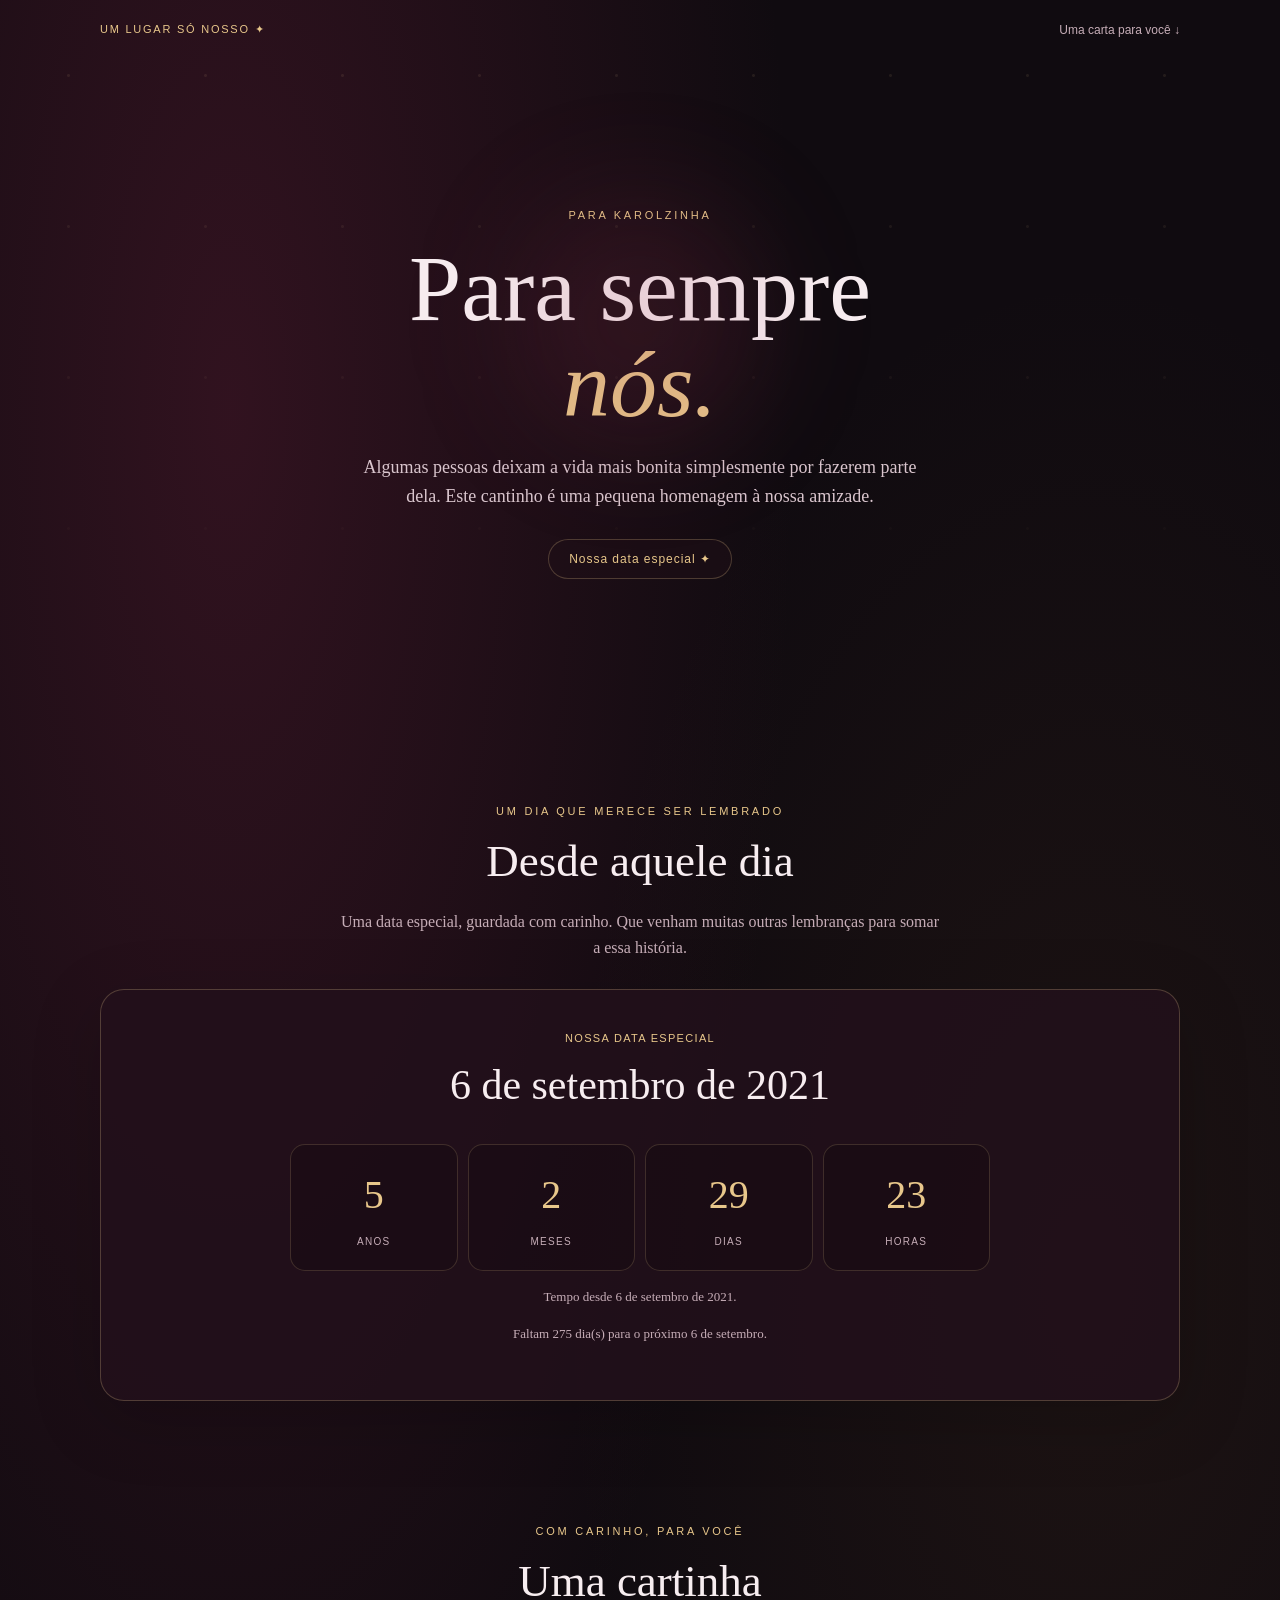
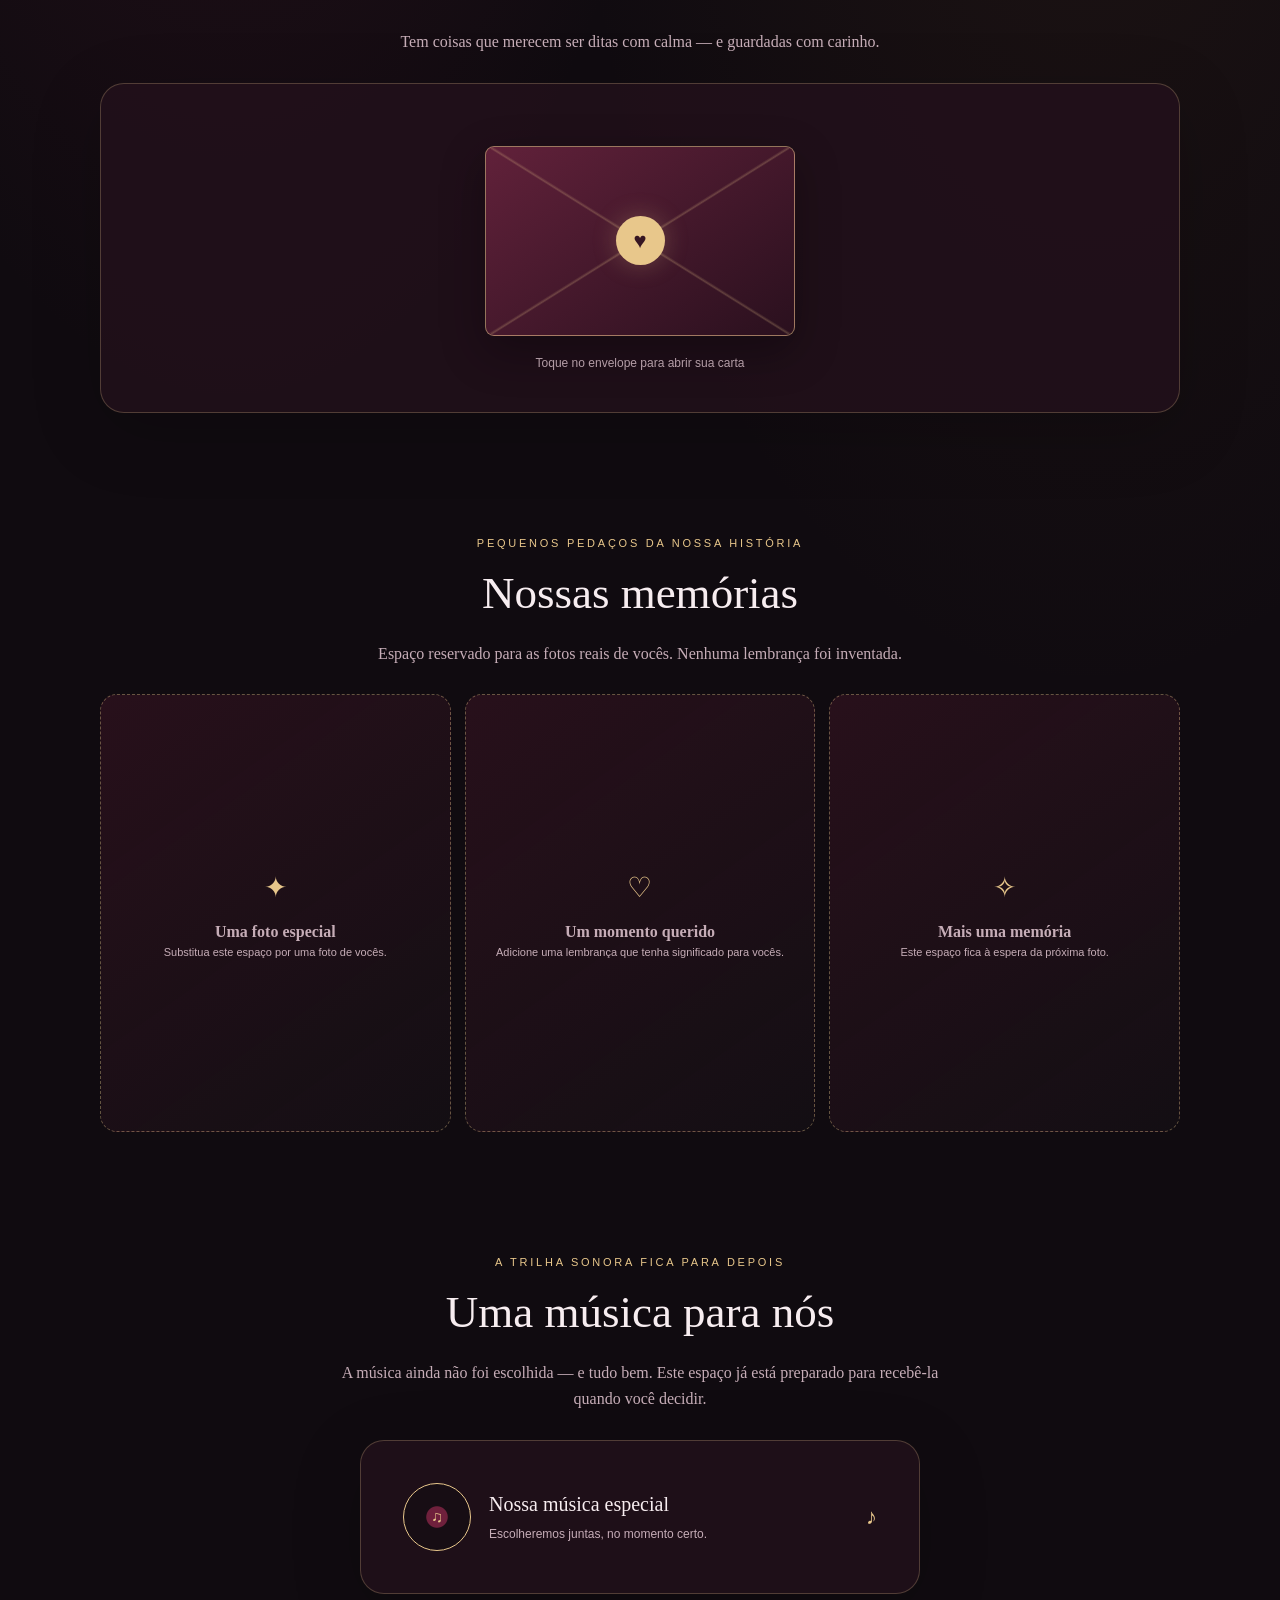
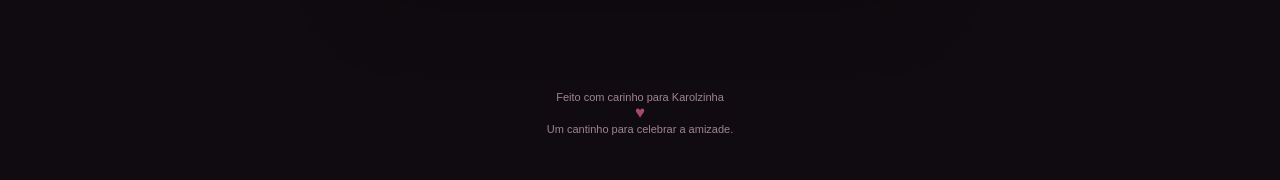
==== index.html @ 813cb583 "Tela do site" ====
<!DOCTYPE html>
<html lang="pt-BR">
<head>
  <meta charset="UTF-8">
  <meta name="viewport" content="width=device-width, initial-scale=1.0">
  <meta name="theme-color" content="#100b10">
  <title>Para sempre nós ✦</title>
  <style>
    :root {
      --bg: #100b10;
      --panel: rgba(35, 17, 28, .82);
      --wine: #6f203c;
      --wine-light: #a34b68;
      --gold: #e8c78b;
      --cream: #f7edf0;
      --muted: #c6adb7;
      --line: rgba(232, 199, 139, .25);
    }
    * { box-sizing: border-box; }
    html { scroll-behavior: smooth; }
    body {
      margin: 0; color: var(--cream);
      background:
        radial-gradient(ellipse at 18% 12%, rgba(111,32,60,.35), transparent 38%),
        radial-gradient(ellipse at 85% 38%, rgba(116,75,39,.13), transparent 34%),
        var(--bg);
      font-family: Georgia, "Times New Roman", serif;
      line-height: 1.6;
    }
    body::before {
      content: ""; position: fixed; inset: 0; pointer-events: none; z-index: -1;
      background-image: radial-gradient(circle, rgba(255,220,160,.75) 1px, transparent 2px);
      background-size: 137px 151px; opacity: .12;
      mask-image: linear-gradient(to bottom, black, transparent 80%);
    }
    a { color: inherit; }
    .wrap { width: min(1080px, 91%); margin: auto; }
    .nav { display:flex; justify-content:space-between; align-items:center; padding: 22px 0; gap:16px; }
    .brand { color: var(--gold); letter-spacing:.16em; text-transform:uppercase; font: 11px/1.4 Arial,sans-serif; }
    .nav a { color:var(--muted); text-decoration:none; font:12px Arial,sans-serif; }
    .hero { min-height: 76vh; display:grid; place-items:center; text-align:center; padding: 55px 0 70px; position:relative; }
    .glow { width: 250px; height: 250px; position:absolute; border-radius:50%; background:rgba(156,54,85,.16); filter:blur(55px); top:20%; }
    .eyebrow { color:var(--gold); text-transform:uppercase; letter-spacing:.25em; font:11px Arial,sans-serif; }
    h1 { font-size:clamp(48px, 9vw, 94px); line-height:1.02; font-weight:normal; margin:20px 0; }
    h1 span { color:var(--gold); font-style:italic; }
    .intro { max-width:570px; margin:0 auto 28px; color:#d9c5cd; font-size:18px; }
    .button { display:inline-block; border:1px solid var(--line); padding:12px 20px; border-radius:999px; text-decoration:none; color:var(--gold); font:12px Arial,sans-serif; letter-spacing:.08em; transition:.2s; background:rgba(30,14,23,.5); cursor:pointer; }
    .button:hover { background:rgba(111,32,60,.45); transform:translateY(-2px); }
    section { padding:62px 0; }
    .section-head { text-align:center; margin-bottom:28px; }
    h2 { font-size:clamp(30px,5vw,45px); font-weight:normal; margin:8px 0 12px; }
    .section-head p { color:var(--muted); max-width:600px; margin:auto; }
    .panel { background:var(--panel); border:1px solid var(--line); border-radius:24px; padding:clamp(22px,5vw,42px); box-shadow:0 18px 70px rgba(0,0,0,.18); }
    .date-label { color:var(--gold); text-transform:uppercase; letter-spacing:.12em; font:11px Arial,sans-serif; text-align:center; }
    .date-big { text-align:center; font-size:clamp(27px,5vw,42px); margin:8px 0 4px; }
    .time-grid { display:grid; grid-template-columns:repeat(4,1fr); gap:10px; max-width:700px; margin:25px auto 8px; }
    .time { text-align:center; border:1px solid rgba(232,199,139,.18); background:rgba(0,0,0,.17); border-radius:15px; padding:18px 8px; }
    .time strong { display:block; color:var(--gold); font-size:clamp(25px,5vw,40px); font-weight:normal; }
    .time span { font:10px Arial,sans-serif; letter-spacing:.13em; color:var(--muted); }
    .subnote { text-align:center; color:var(--muted); font-size:13px; margin-top:16px; }
    .letter { max-width:720px; margin:auto; text-align:center; }
    .letter p { color:#e3d3da; font-size:18px; }
    .letter .sign { color:var(--gold); font-style:italic; font-size:23px; margin-top:25px; }
    .envelope-area { text-align:center; }
    .envelope {
      margin:20px auto; width:min(310px,85vw); height:190px; position:relative; border:1px solid rgba(232,199,139,.55);
      background:linear-gradient(145deg,#61213a,#2a101e); border-radius:9px; display:grid; place-items:center; cursor:pointer;
      box-shadow:0 15px 45px rgba(0,0,0,.3); transition:transform .25s;
    }
    .envelope:hover { transform:translateY(-4px); }
    .envelope:before { content:""; position:absolute; inset:0; background:linear-gradient(32deg,transparent 49.5%,rgba(232,199,139,.25) 50%,transparent 50.7%),linear-gradient(-32deg,transparent 49.5%,rgba(232,199,139,.25) 50%,transparent 50.7%); border-radius:9px; }
    .seal { width:49px; height:49px; border-radius:50%; background:var(--gold); color:#351522; display:grid; place-items:center; font-size:22px; z-index:1; box-shadow:0 0 25px rgba(232,199,139,.25); }
    .envelope-hint { color:var(--muted); font:12px Arial,sans-serif; }
    .letter-content { display:none; margin:25px auto 0; max-width:680px; text-align:left; }
    .letter-content.open { display:block; animation:appear .6s ease; }
    @keyframes appear { from {opacity:0;transform:translateY(10px)} to {opacity:1;transform:translateY(0)} }
    .gallery { display:grid; grid-template-columns:repeat(3,1fr); gap:14px; }
    .photo-slot { aspect-ratio:4/5; border:1px dashed rgba(232,199,139,.38); border-radius:17px; background:linear-gradient(145deg,rgba(111,32,60,.25),rgba(255,255,255,.015)); display:flex; flex-direction:column; align-items:center; justify-content:center; text-align:center; padding:18px; color:var(--muted); overflow:hidden; }
    .photo-slot .symbol { font-size:28px; color:var(--gold); margin-bottom:8px; }
    .photo-slot small { font:11px/1.5 Arial,sans-serif; }
    .music-row { display:flex; align-items:center; gap:18px; max-width:560px; margin:auto; }
    .music-disc { flex:0 0 68px; width:68px; height:68px; border-radius:50%; border:1px solid var(--gold); display:grid; place-items:center; color:var(--gold); background:radial-gradient(circle,#6f203c 0 22%,#170d14 24% 100%); }
    .music-copy { flex:1; }
    .music-copy strong { display:block; font-weight:normal; font-size:20px; }
    .music-copy span { color:var(--muted); font:12px Arial,sans-serif; }
    footer { padding:35px 0 45px; text-align:center; color:#9f8590; font:11px Arial,sans-serif; }
    footer .heart { color:var(--wine-light); font-size:17px; }
    @media(max-width:620px) {
      .nav { align-items:flex-start; } .nav a { max-width:130px; text-align:right; line-height:1.5; }
      .hero { min-height:70vh; } .intro { font-size:16px; }
      .time-grid { grid-template-columns:repeat(2,1fr); }
      .gallery { grid-template-columns:1fr; }
      .photo-slot { aspect-ratio:16/9; }
      .music-row { align-items:flex-start; }
    }
  </style>
</head>
<body>
  <header class="wrap nav">
    <div class="brand">Um lugar só nosso ✦</div>
    <a href="#carta">Uma carta para você ↓</a>
  </header>

  <main>
    <section class="hero wrap">
      <div class="glow"></div>
      <div>
        <div class="eyebrow">Para Karolzinha</div>
        <h1>Para sempre<br><span>nós.</span></h1>
        <p class="intro">Algumas pessoas deixam a vida mais bonita simplesmente por fazerem parte dela. Este cantinho é uma pequena homenagem à nossa amizade.</p>
        <a class="button" href="#data">Nossa data especial ✦</a>
      </div>
    </section>

    <section id="data">
      <div class="wrap">
        <div class="section-head">
          <div class="eyebrow">Um dia que merece ser lembrado</div>
          <h2>Desde aquele dia</h2>
          <p>Uma data especial, guardada com carinho. Que venham muitas outras lembranças para somar a essa história.</p>
        </div>
        <div class="panel">
          <div class="date-label">Nossa data especial</div>
          <div class="date-big">6 de setembro de 2021</div>
          <div class="time-grid" aria-live="polite">
            <div class="time"><strong id="years">—</strong><span>ANOS</span></div>
            <div class="time"><strong id="months">—</strong><span>MESES</span></div>
            <div class="time"><strong id="days">—</strong><span>DIAS</span></div>
            <div class="time"><strong id="hours">—</strong><span>HORAS</span></div>
          </div>
          <p class="subnote" id="date-note">Tempo desde 6 de setembro de 2021.</p>
          <p class="subnote" id="anniversary-note"></p>
        </div>
      </div>
    </section>

    <section id="carta">
      <div class="wrap">
        <div class="section-head">
          <div class="eyebrow">Com carinho, para você</div>
          <h2>Uma cartinha</h2>
          <p>Tem coisas que merecem ser ditas com calma — e guardadas com carinho.</p>
        </div>
        <div class="panel envelope-area">
          <div class="envelope" id="envelope" role="button" tabindex="0" aria-label="Abrir carta" aria-expanded="false">
            <div class="seal">♥</div>
          </div>
          <div class="envelope-hint" id="envelope-hint">Toque no envelope para abrir sua carta</div>
          <article class="letter-content panel" id="letter-content">
            <div class="letter">
              <p>Karolzinha,</p>
              <p>Criei este cantinho para guardar um pedacinho do carinho que tenho por você. Às vezes, a correria da vida não deixa a gente falar tudo o que sente, então fica aqui esse lembrete: sua amizade é especial e merece ser celebrada.</p>
              <p>Que a gente continue colecionando conversas, risadas, histórias e aqueles momentos simples que acabam se tornando os mais importantes. Que nunca faltem motivos para torcer uma pela outra, matar a saudade e lembrar do quanto é bom ter alguém querido por perto.</p>
              <p>Este site ainda vai ganhar fotos, músicas e lembranças nossas — porque a nossa história é feita por nós, e cada detalhe merece ser verdadeiro.</p>
              <p>Com muito carinho, hoje e sempre. ♥</p>
              <div class="sign">Para sempre nós.</div>
            </div>
          </article>
        </div>
      </div>
    </section>

    <section id="memorias">
      <div class="wrap">
        <div class="section-head">
          <div class="eyebrow">Pequenos pedaços da nossa história</div>
          <h2>Nossas memórias</h2>
          <p>Espaço reservado para as fotos reais de vocês. Nenhuma lembrança foi inventada.</p>
        </div>
        <div class="gallery">
          <div class="photo-slot"><div class="symbol">✦</div><strong>Uma foto especial</strong><small>Substitua este espaço por uma foto de vocês.</small></div>
          <div class="photo-slot"><div class="symbol">♡</div><strong>Um momento querido</strong><small>Adicione uma lembrança que tenha significado para vocês.</small></div>
          <div class="photo-slot"><div class="symbol">✧</div><strong>Mais uma memória</strong><small>Este espaço fica à espera da próxima foto.</small></div>
        </div>
      </div>
    </section>

    <section id="musica">
      <div class="wrap">
        <div class="section-head">
          <div class="eyebrow">A trilha sonora fica para depois</div>
          <h2>Uma música para nós</h2>
          <p>A música ainda não foi escolhida — e tudo bem. Este espaço já está preparado para recebê-la quando você decidir.</p>
        </div>
        <div class="panel music-row">
          <div class="music-disc">♫</div>
          <div class="music-copy">
            <strong>Nossa música especial</strong>
            <span>Escolheremos juntas, no momento certo.</span>
          </div>
          <span style="color:var(--gold);font-size:22px" aria-hidden="true">♪</span>
        </div>
      </div>
    </section>
  </main>

  <footer>
    Feito com carinho para Karolzinha <div class="heart">♥</div>
    <div>Um cantinho para celebrar a amizade.</div>
  </footer>

  <script>
    // Data fornecida: 6 de setembro de 2021.
    const specialDate = new Date(2021, 8, 6, 0, 0, 0);
    const nextAnniversary = () => {
      const now = new Date();
      let next = new Date(now.getFullYear(), 8, 6, 0, 0, 0);
      if (next <= now) next = new Date(now.getFullYear() + 1, 8, 6, 0, 0, 0);
      return next;
    };
    function updateTime() {
      const now = new Date();
      let years = now.getFullYear() - specialDate.getFullYear();
      let anniversary = new Date(specialDate.getFullYear() + years, 8, 6);
      if (anniversary > now) years--;
      let cursor = new Date(specialDate.getFullYear() + years, 8, 6);
      let months = 0;
      while (months < 11) {
        const candidate = new Date(cursor);
        candidate.setMonth(candidate.getMonth() + 1);
        if (candidate <= now) { cursor = candidate; months++; } else break;
      }
      const diff = Math.max(0, now - cursor);
      const days = Math.floor(diff / 86400000);
      const hours = Math.floor((diff % 86400000) / 3600000);
      document.getElementById('years').textContent = years;
      document.getElementById('months').textContent = months;
      document.getElementById('days').textContent = days;
      document.getElementById('hours').textContent = hours;
      const next = nextAnniversary();
      const daysToGo = Math.ceil((next - now) / 86400000);
      document.getElementById('anniversary-note').textContent =
        `Faltam ${daysToGo} dia(s) para o próximo 6 de setembro.`;
    }
    updateTime();
    setInterval(updateTime, 60000);

    const envelope = document.getElementById('envelope');
    const letter = document.getElementById('letter-content');
    const hint = document.getElementById('envelope-hint');
    function toggleLetter() {
      const isOpen = letter.classList.toggle('open');
      envelope.setAttribute('aria-expanded', String(isOpen));
      hint.textContent = isOpen ? 'Sua cartinha está aberta ♥' : 'Toque no envelope para abrir sua carta';
      if (isOpen) letter.scrollIntoView({behavior:'smooth', block:'nearest'});
    }
    envelope.addEventListener('click', toggleLetter);
    envelope.addEventListener('keydown', (event) => {
      if (event.key === 'Enter' || event.key === ' ') { event.preventDefault(); toggleLetter(); }
    });
  </script>
</body>
</html>
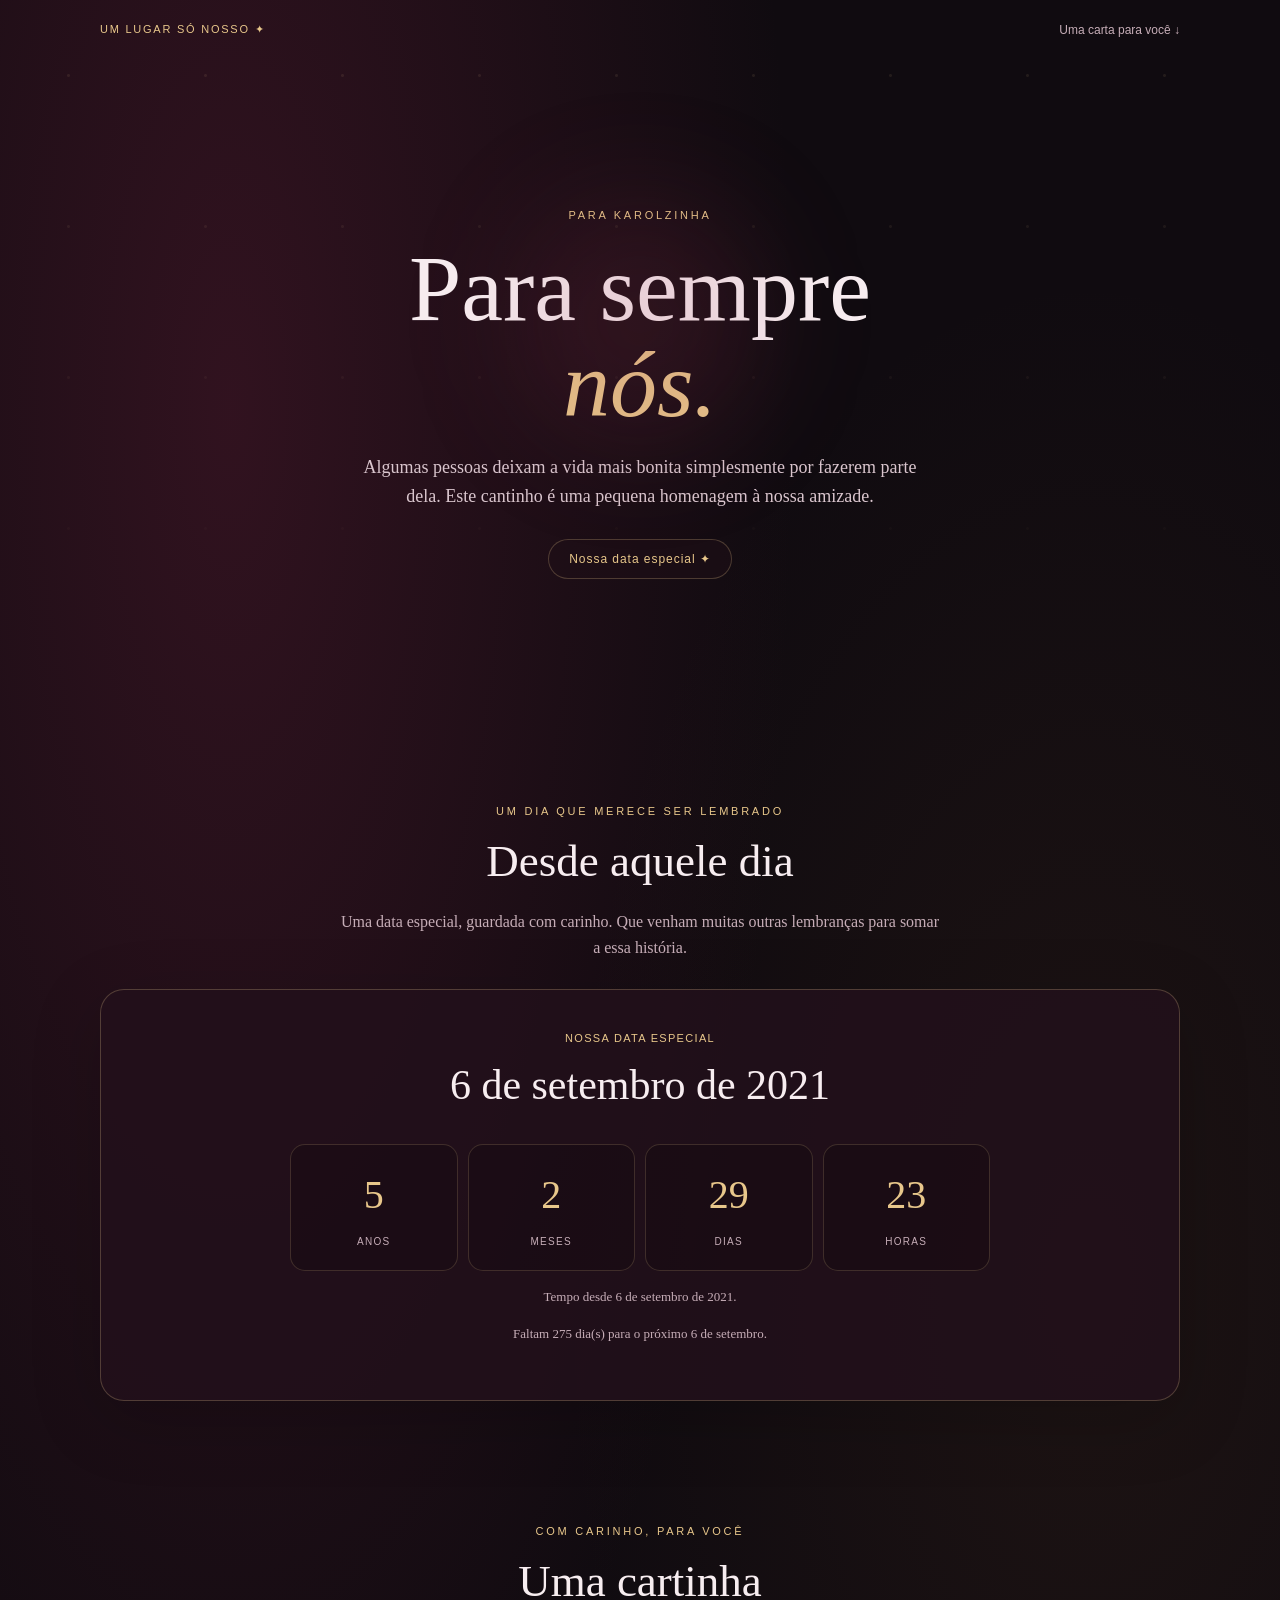
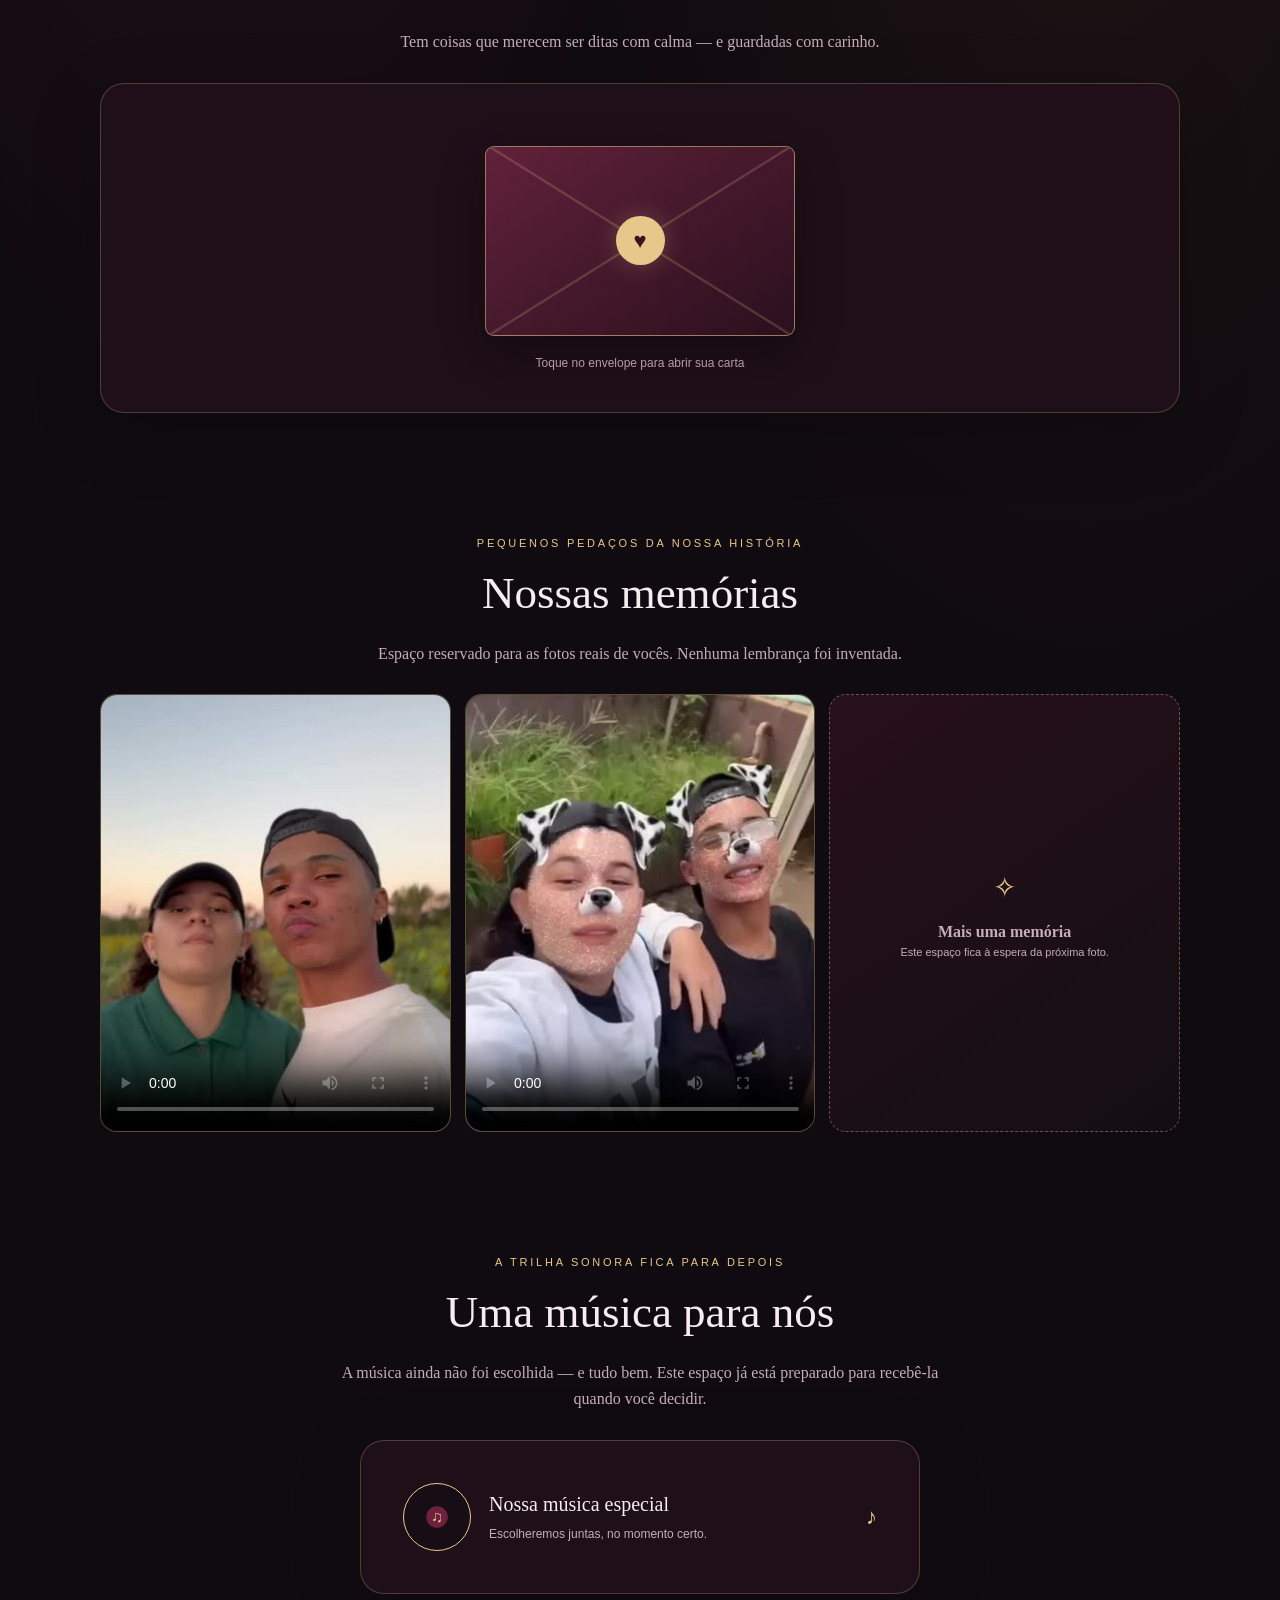
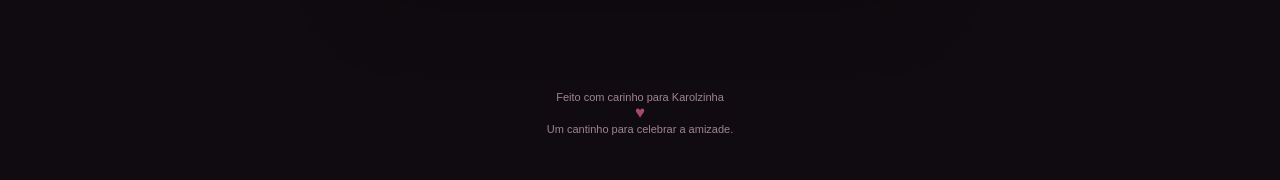
==== commit 1ee7440f: "Adiciona videos na secao Nossas memorias Co-Authored-By: Claude Sonnet 5.5 <noreply@anthropic.com> C" ====
--- a/index.html
+++ b/index.html
@@ -76,6 +76,8 @@
     @keyframes appear { from {opacity:0;transform:translateY(10px)} to {opacity:1;transform:translateY(0)} }
     .gallery { display:grid; grid-template-columns:repeat(3,1fr); gap:14px; }
     .photo-slot { aspect-ratio:4/5; border:1px dashed rgba(232,199,139,.38); border-radius:17px; background:linear-gradient(145deg,rgba(111,32,60,.25),rgba(255,255,255,.015)); display:flex; flex-direction:column; align-items:center; justify-content:center; text-align:center; padding:18px; color:var(--muted); overflow:hidden; }
+    .photo-slot.has-media { padding:0; border-style:solid; background:#000; }
+    .photo-slot video { width:100%; height:100%; object-fit:cover; display:block; }
     .photo-slot .symbol { font-size:28px; color:var(--gold); margin-bottom:8px; }
     .photo-slot small { font:11px/1.5 Arial,sans-serif; }
     .music-row { display:flex; align-items:center; gap:18px; max-width:560px; margin:auto; }
@@ -168,8 +170,8 @@
           <p>Espaço reservado para as fotos reais de vocês. Nenhuma lembrança foi inventada.</p>
         </div>
         <div class="gallery">
-          <div class="photo-slot"><div class="symbol">✦</div><strong>Uma foto especial</strong><small>Substitua este espaço por uma foto de vocês.</small></div>
-          <div class="photo-slot"><div class="symbol">♡</div><strong>Um momento querido</strong><small>Adicione uma lembrança que tenha significado para vocês.</small></div>
+          <div class="photo-slot has-media"><video controls playsinline preload="metadata" poster="media/memoria-1.jpg" src="media/memoria-1.mp4"></video></div>
+          <div class="photo-slot has-media"><video controls playsinline preload="metadata" poster="media/memoria-2.jpg" src="media/memoria-2.mp4"></video></div>
           <div class="photo-slot"><div class="symbol">✧</div><strong>Mais uma memória</strong><small>Este espaço fica à espera da próxima foto.</small></div>
         </div>
       </div>
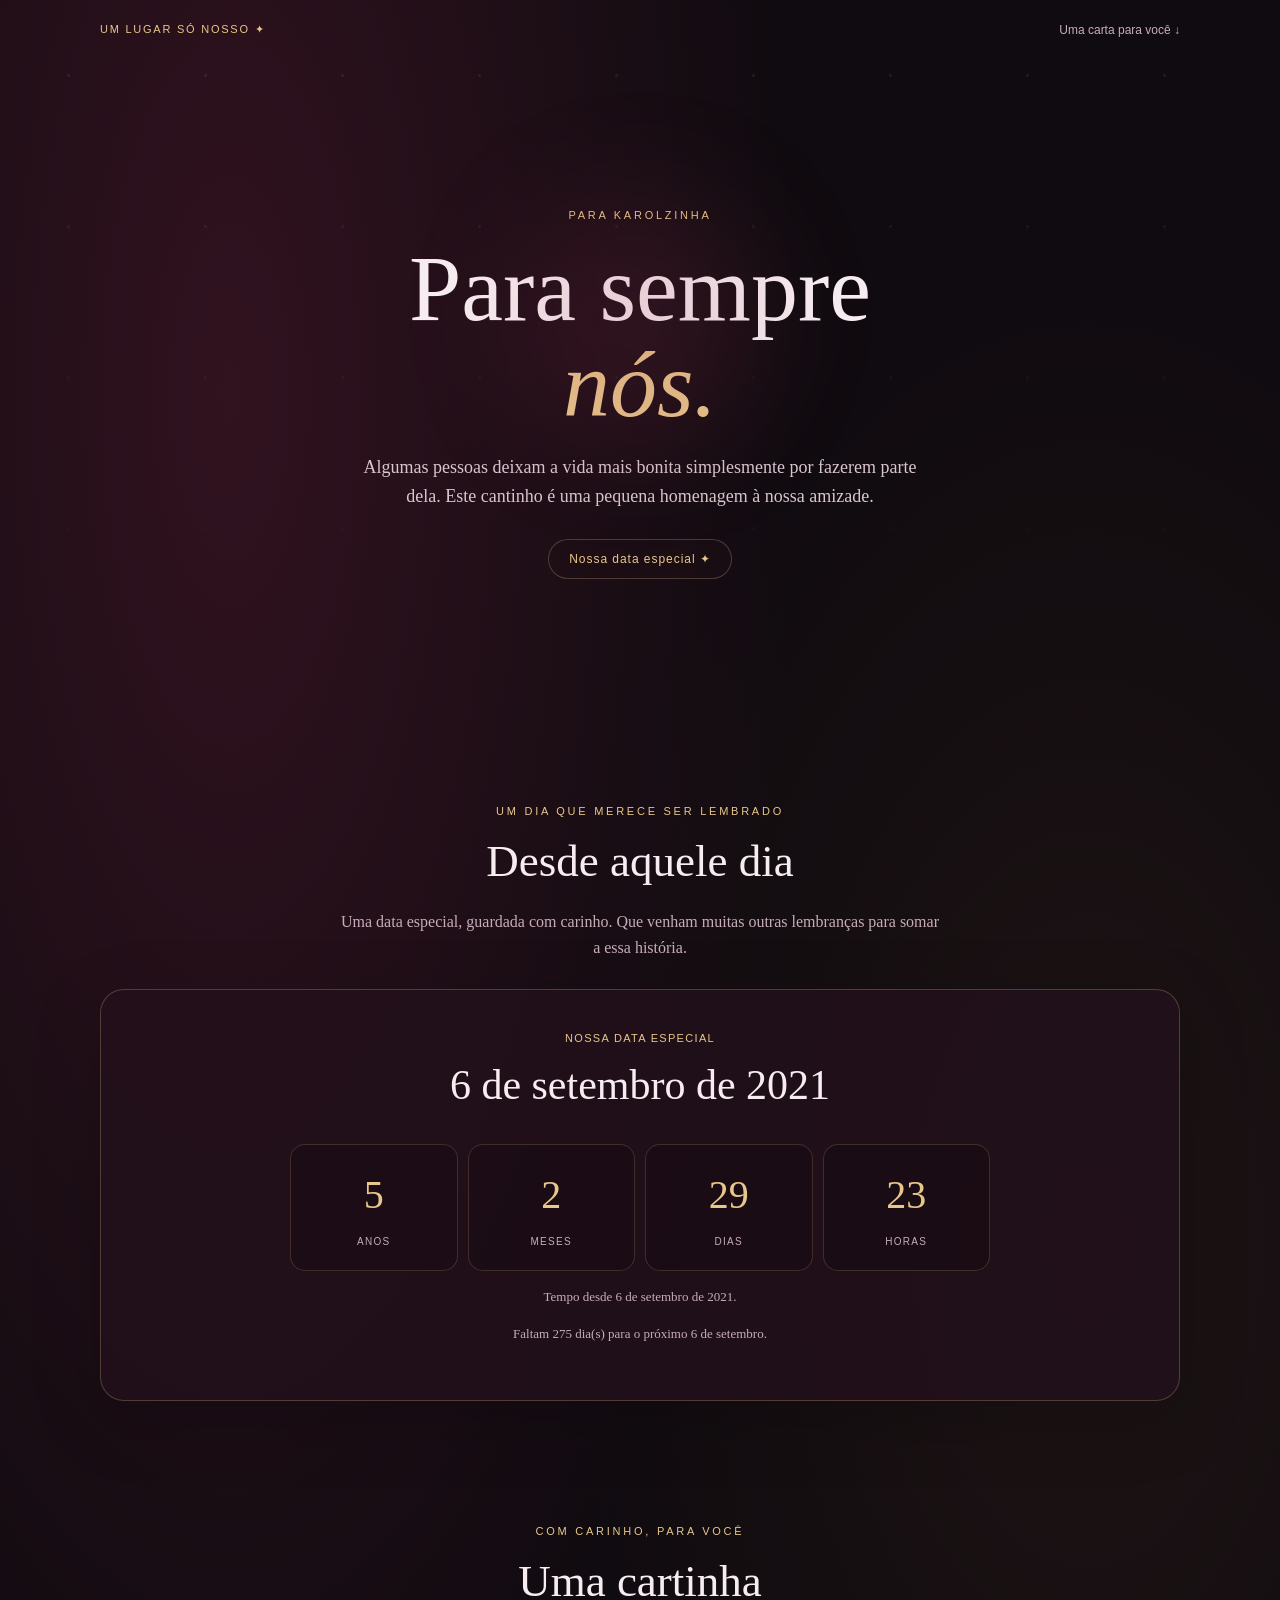
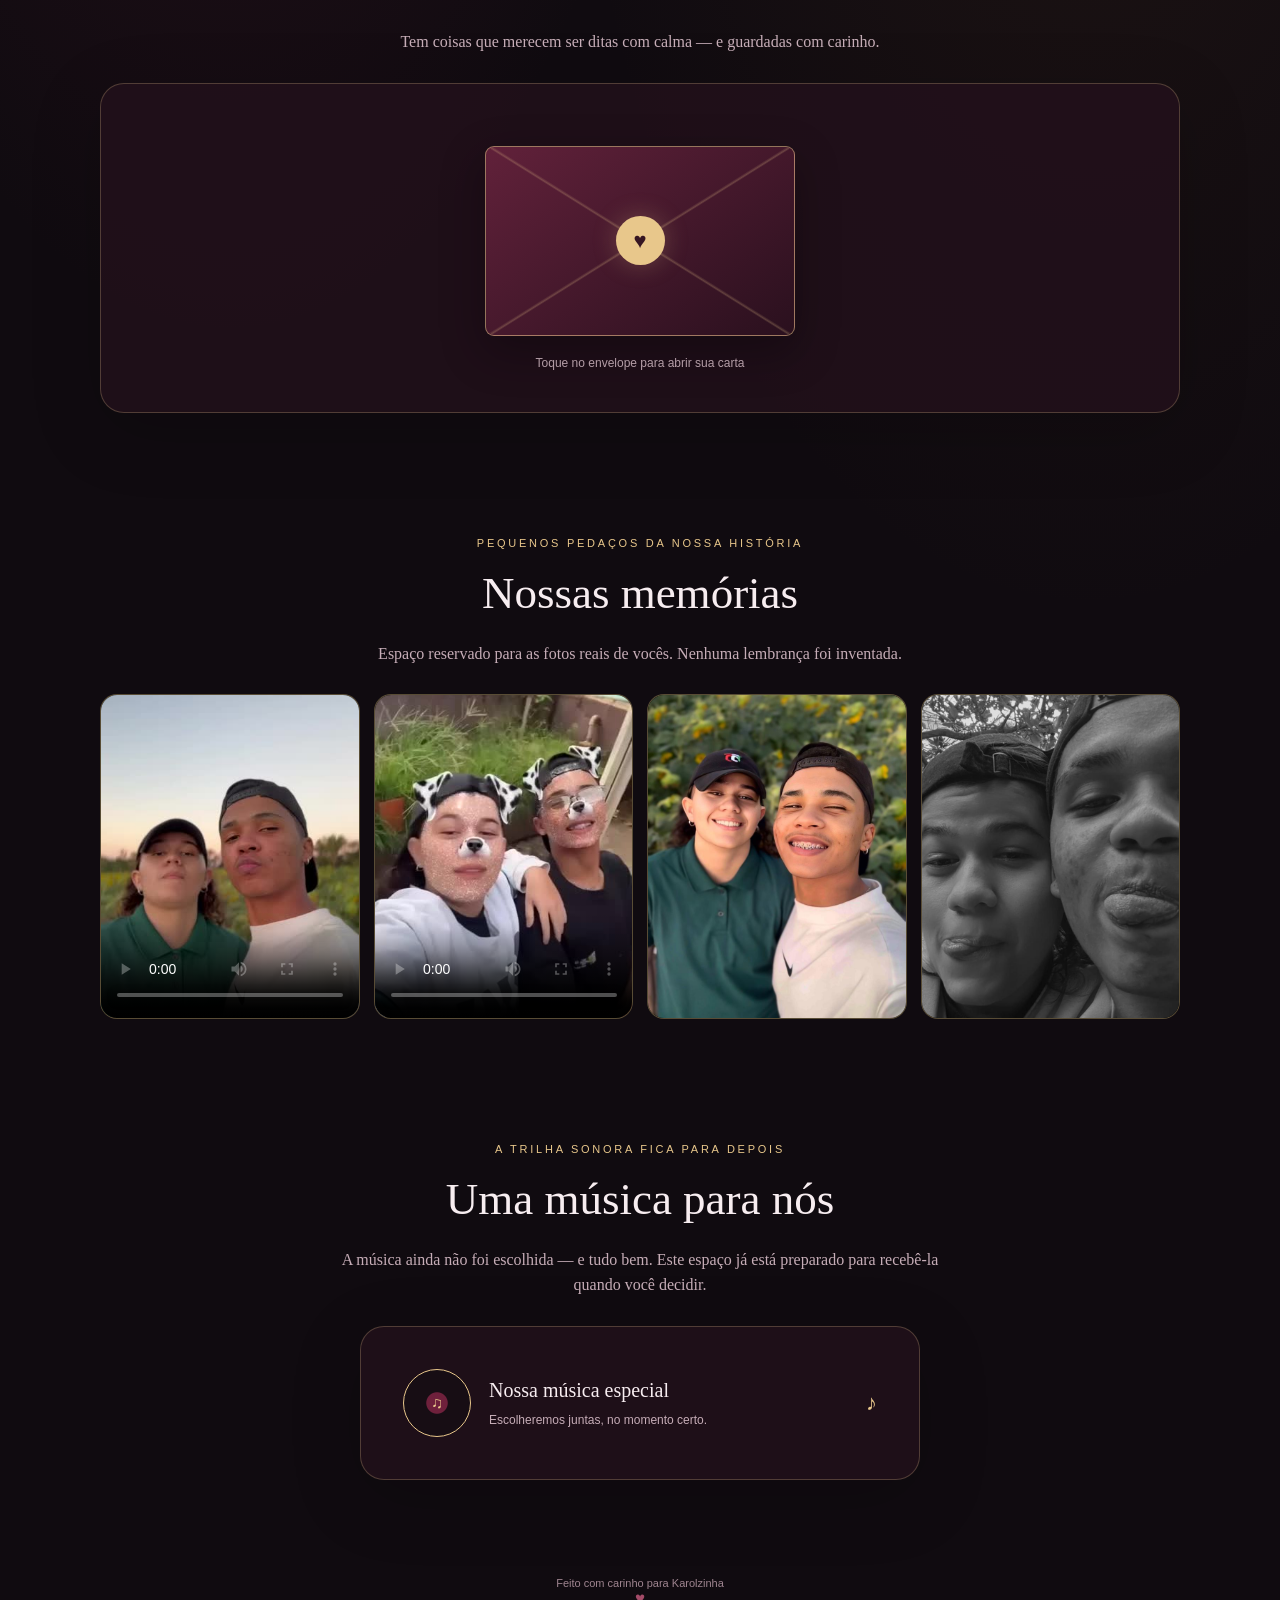
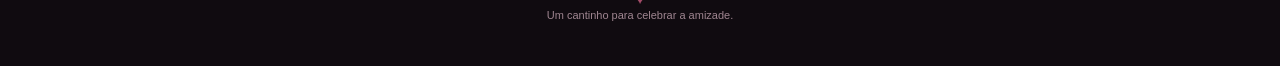
==== commit b7143cf9: "Adiciona fotos na secao Nossas memorias Co-Authored-By: Claude Sonnet 5.5 <noreply@anthropic.com> Cl" ====
--- a/index.html
+++ b/index.html
@@ -74,10 +74,10 @@
     .letter-content { display:none; margin:25px auto 0; max-width:680px; text-align:left; }
     .letter-content.open { display:block; animation:appear .6s ease; }
     @keyframes appear { from {opacity:0;transform:translateY(10px)} to {opacity:1;transform:translateY(0)} }
-    .gallery { display:grid; grid-template-columns:repeat(3,1fr); gap:14px; }
+    .gallery { display:grid; grid-template-columns:repeat(4,1fr); gap:14px; }
     .photo-slot { aspect-ratio:4/5; border:1px dashed rgba(232,199,139,.38); border-radius:17px; background:linear-gradient(145deg,rgba(111,32,60,.25),rgba(255,255,255,.015)); display:flex; flex-direction:column; align-items:center; justify-content:center; text-align:center; padding:18px; color:var(--muted); overflow:hidden; }
     .photo-slot.has-media { padding:0; border-style:solid; background:#000; }
-    .photo-slot video { width:100%; height:100%; object-fit:cover; display:block; }
+    .photo-slot video, .photo-slot img { width:100%; height:100%; object-fit:cover; display:block; }
     .photo-slot .symbol { font-size:28px; color:var(--gold); margin-bottom:8px; }
     .photo-slot small { font:11px/1.5 Arial,sans-serif; }
     .music-row { display:flex; align-items:center; gap:18px; max-width:560px; margin:auto; }
@@ -91,8 +91,7 @@
       .nav { align-items:flex-start; } .nav a { max-width:130px; text-align:right; line-height:1.5; }
       .hero { min-height:70vh; } .intro { font-size:16px; }
       .time-grid { grid-template-columns:repeat(2,1fr); }
-      .gallery { grid-template-columns:1fr; }
-      .photo-slot { aspect-ratio:16/9; }
+      .gallery { grid-template-columns:repeat(2,1fr); gap:10px; }
       .music-row { align-items:flex-start; }
     }
   </style>
@@ -172,7 +171,8 @@
         <div class="gallery">
           <div class="photo-slot has-media"><video controls playsinline preload="metadata" poster="media/memoria-1.jpg" src="media/memoria-1.mp4"></video></div>
           <div class="photo-slot has-media"><video controls playsinline preload="metadata" poster="media/memoria-2.jpg" src="media/memoria-2.mp4"></video></div>
-          <div class="photo-slot"><div class="symbol">✧</div><strong>Mais uma memória</strong><small>Este espaço fica à espera da próxima foto.</small></div>
+          <div class="photo-slot has-media"><img src="media/memoria-3.jpg" alt="Foto de vocês no campo de girassóis" loading="lazy"></div>
+          <div class="photo-slot has-media"><img src="media/memoria-4.jpg" alt="Foto de vocês em preto e branco" loading="lazy"></div>
         </div>
       </div>
     </section>
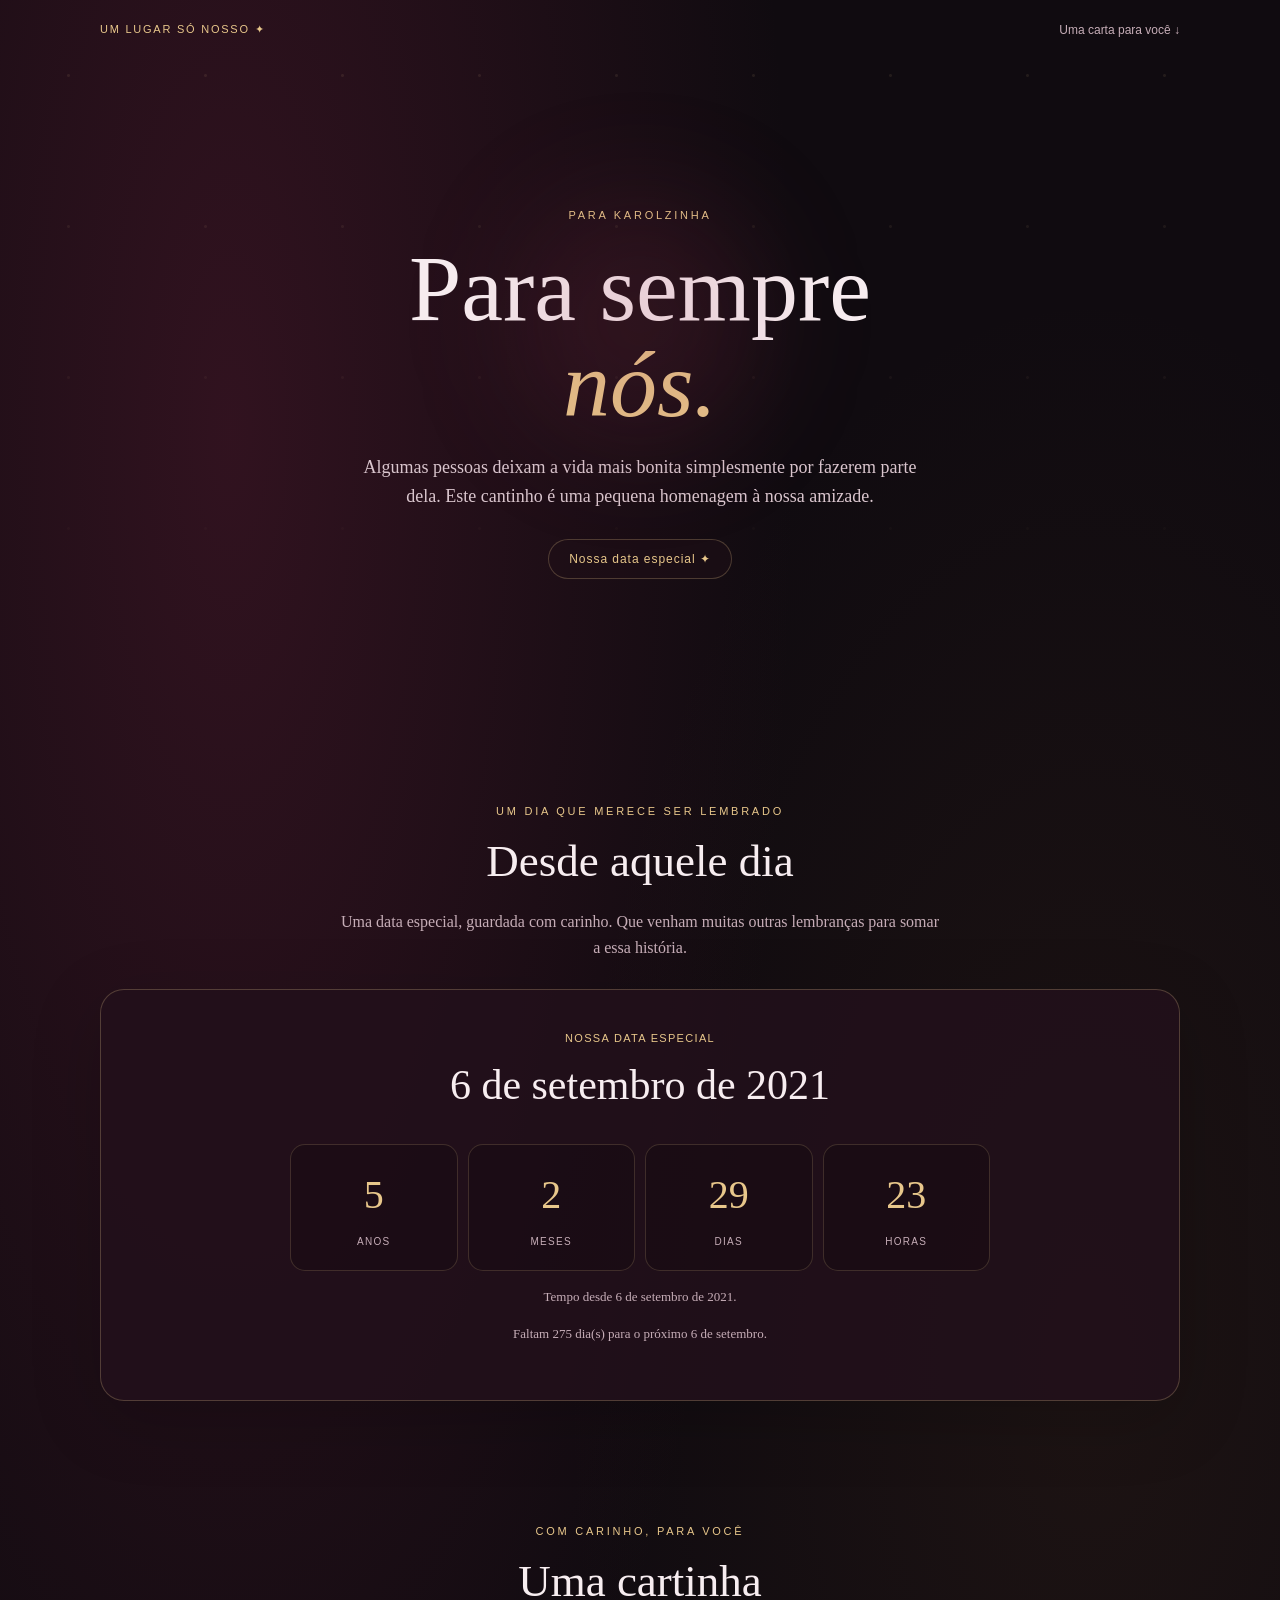
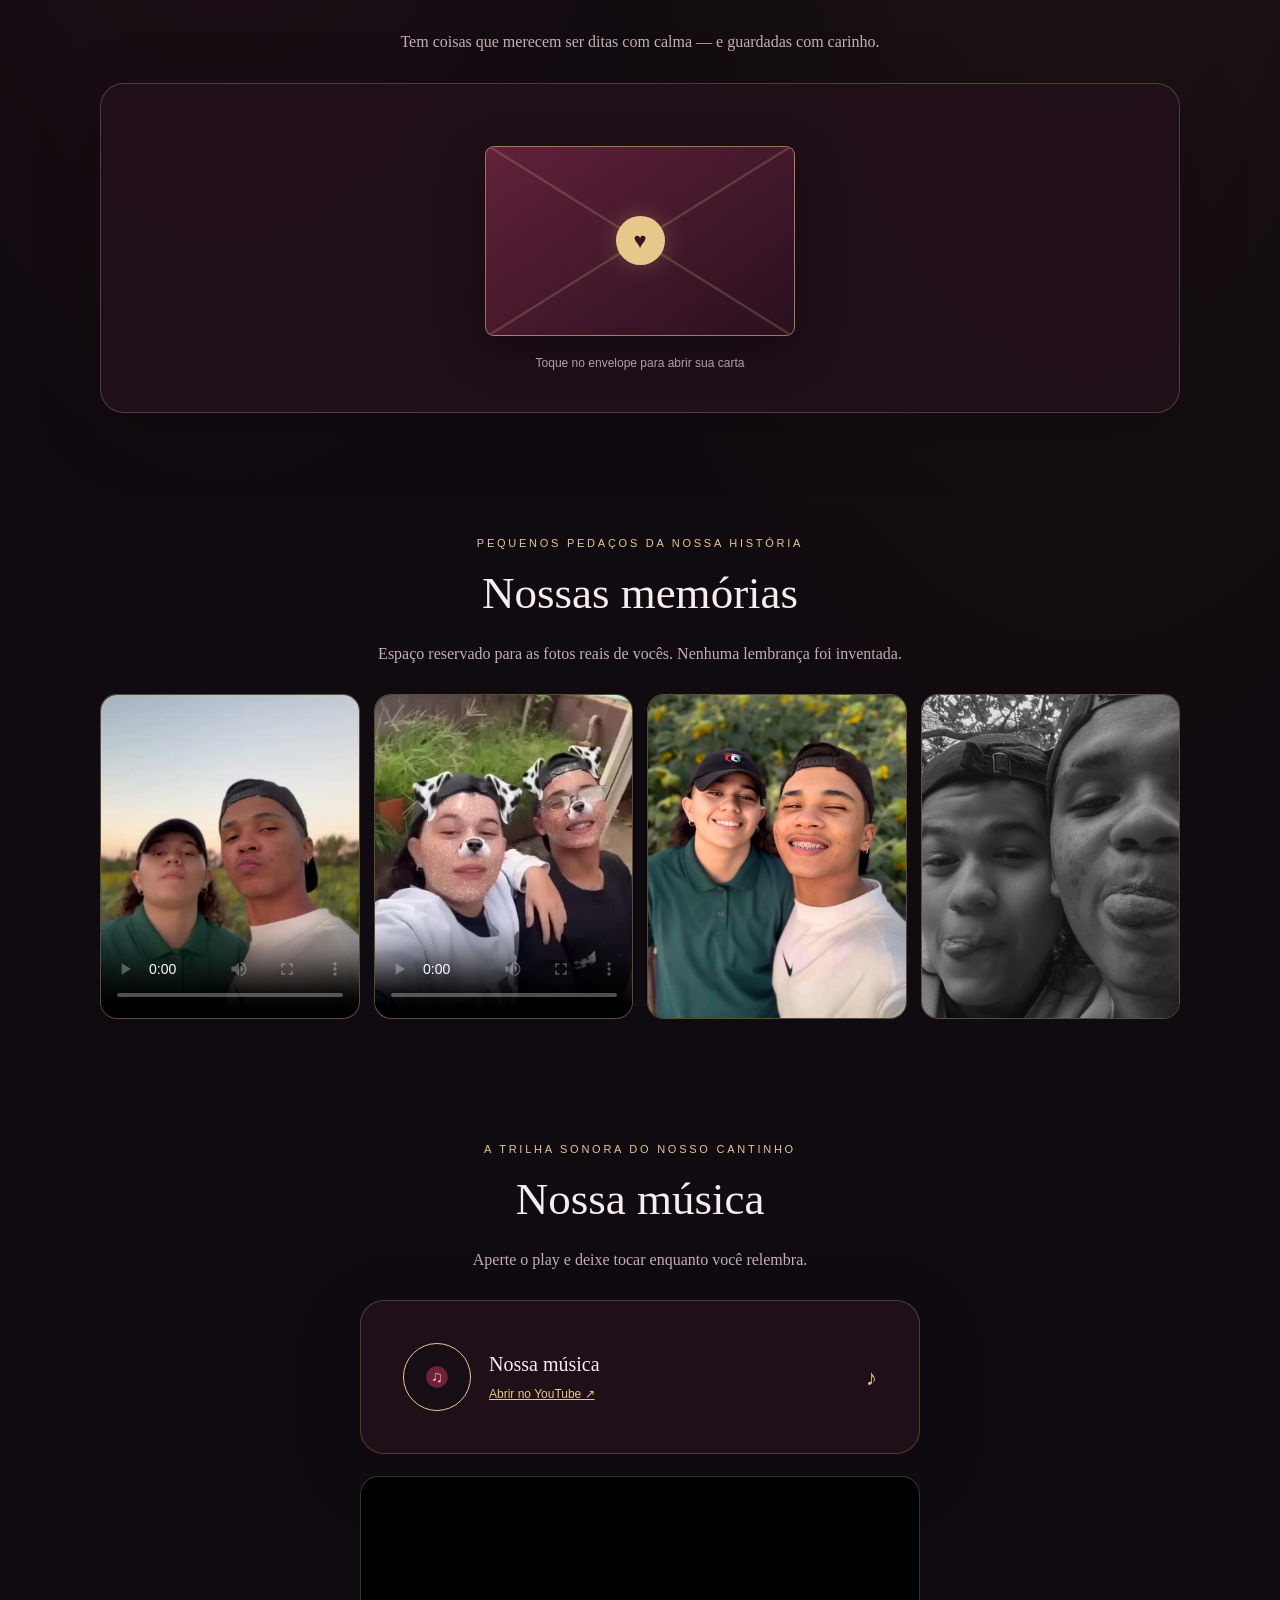
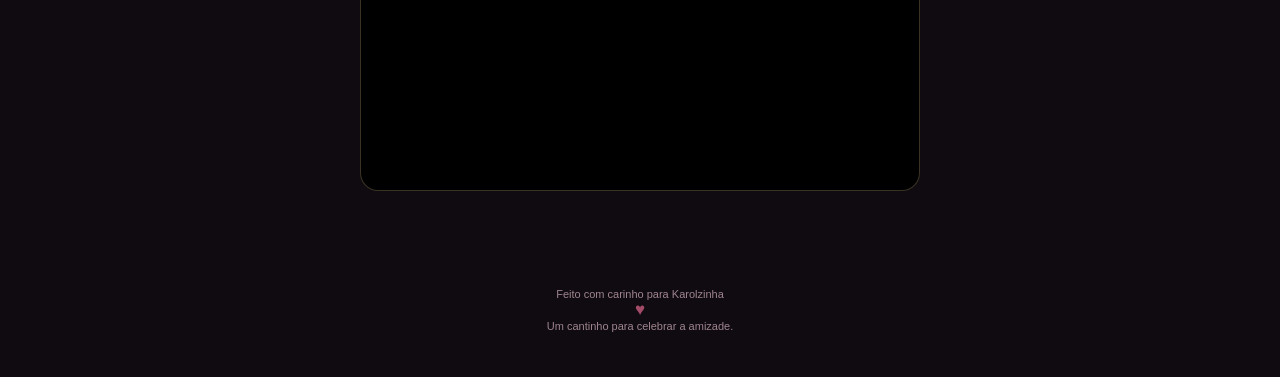
==== commit e940cb6f: "Adiciona campo Nossa musica com player do YouTube Co-Authored-By: Claude Sonnet 5.5 <noreply@anthrop" ====
--- a/index.html
+++ b/index.html
@@ -83,6 +83,9 @@
     .music-row { display:flex; align-items:center; gap:18px; max-width:560px; margin:auto; }
     .music-disc { flex:0 0 68px; width:68px; height:68px; border-radius:50%; border:1px solid var(--gold); display:grid; place-items:center; color:var(--gold); background:radial-gradient(circle,#6f203c 0 22%,#170d14 24% 100%); }
     .music-copy { flex:1; }
+    .music-copy a { color:var(--gold); }
+    .music-player { max-width:560px; margin:22px auto 0; aspect-ratio:16/9; border:1px solid var(--line); border-radius:18px; overflow:hidden; background:#000; }
+    .music-player iframe { width:100%; height:100%; border:0; display:block; }
     .music-copy strong { display:block; font-weight:normal; font-size:20px; }
     .music-copy span { color:var(--muted); font:12px Arial,sans-serif; }
     footer { padding:35px 0 45px; text-align:center; color:#9f8590; font:11px Arial,sans-serif; }
@@ -180,17 +183,20 @@
     <section id="musica">
       <div class="wrap">
         <div class="section-head">
-          <div class="eyebrow">A trilha sonora fica para depois</div>
-          <h2>Uma música para nós</h2>
-          <p>A música ainda não foi escolhida — e tudo bem. Este espaço já está preparado para recebê-la quando você decidir.</p>
+          <div class="eyebrow">A trilha sonora do nosso cantinho</div>
+          <h2>Nossa música</h2>
+          <p>Aperte o play e deixe tocar enquanto você relembra.</p>
         </div>
         <div class="panel music-row">
           <div class="music-disc">♫</div>
           <div class="music-copy">
-            <strong>Nossa música especial</strong>
-            <span>Escolheremos juntas, no momento certo.</span>
+            <strong>Nossa música</strong>
+            <span><a href="https://youtu.be/m6TXPNybrmk" target="_blank" rel="noopener">Abrir no YouTube ↗</a></span>
           </div>
           <span style="color:var(--gold);font-size:22px" aria-hidden="true">♪</span>
+        </div>
+        <div class="music-player">
+          <iframe src="https://www.youtube-nocookie.com/embed/m6TXPNybrmk" title="Nossa música" loading="lazy" allow="accelerometer; autoplay; clipboard-write; encrypted-media; gyroscope; picture-in-picture" allowfullscreen></iframe>
         </div>
       </div>
     </section>
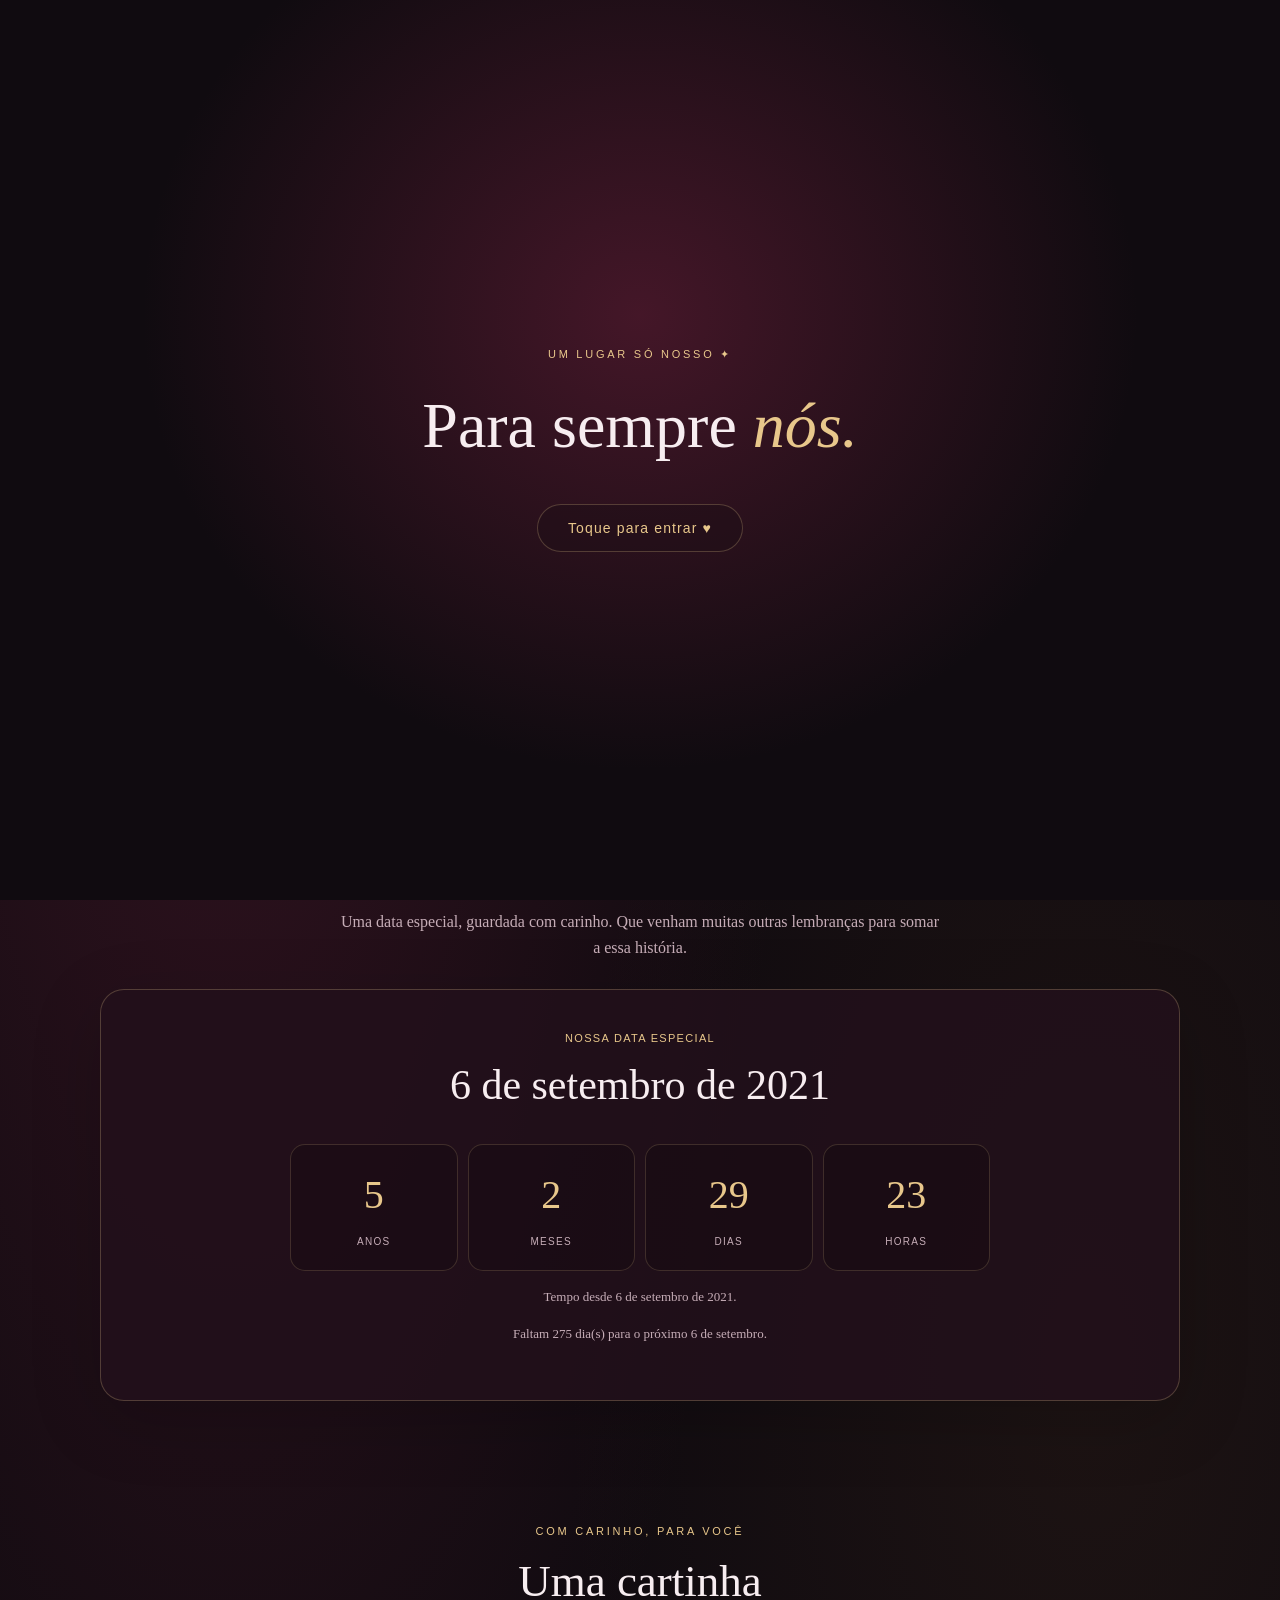
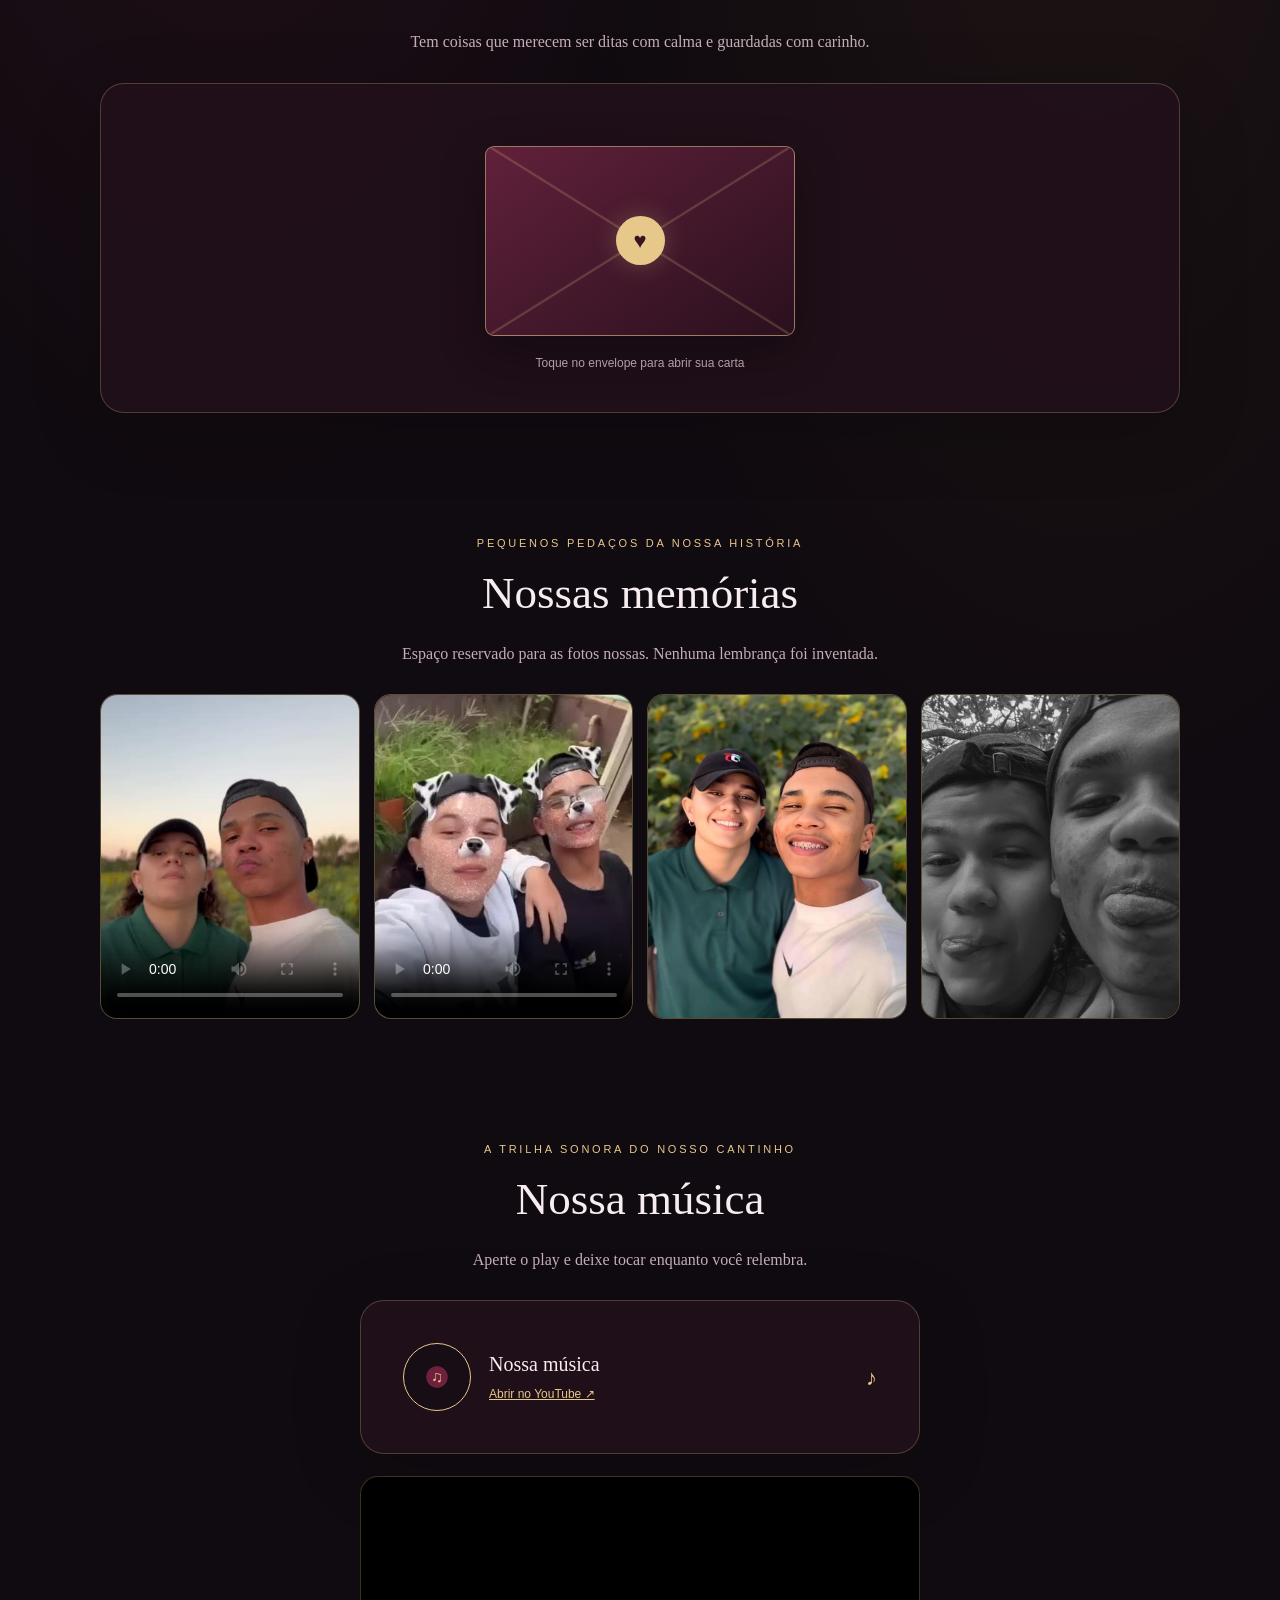
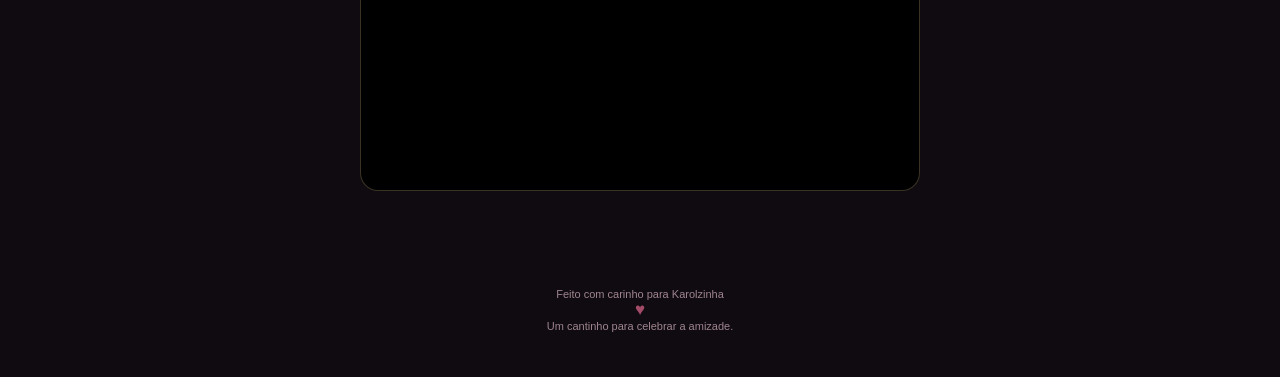
==== commit 566b9337: "Tela de entrada com musica ao tocar, ajustes de texto e remocao de travessoes Co-Authored-By: Claude" ====
--- a/index.html
+++ b/index.html
@@ -83,6 +83,14 @@
     .music-row { display:flex; align-items:center; gap:18px; max-width:560px; margin:auto; }
     .music-disc { flex:0 0 68px; width:68px; height:68px; border-radius:50%; border:1px solid var(--gold); display:grid; place-items:center; color:var(--gold); background:radial-gradient(circle,#6f203c 0 22%,#170d14 24% 100%); }
     .music-copy { flex:1; }
+    .intro-gate { position:fixed; inset:0; z-index:100; display:grid; place-items:center; text-align:center; padding:24px;
+      background:radial-gradient(ellipse at 50% 35%, rgba(111,32,60,.55), transparent 55%), var(--bg); transition:opacity .6s ease, visibility .6s; }
+    .intro-gate.hide { opacity:0; visibility:hidden; pointer-events:none; }
+    .intro-gate h2 { font-size:clamp(34px,8vw,64px); margin:14px 0 26px; }
+    .intro-gate .button { font-size:14px; padding:15px 30px; color:var(--gold); }
+    .music-toggle { position:fixed; right:max(16px,env(safe-area-inset-right,0px)); bottom:max(16px,env(safe-area-inset-bottom,0px)); z-index:50;
+      width:48px; height:48px; border-radius:50%; border:1px solid var(--line); background:rgba(30,14,23,.85); color:var(--gold); font-size:20px; cursor:pointer; display:none; place-items:center; }
+    .music-toggle.on { display:grid; }
     .music-copy a { color:var(--gold); }
     .music-player { max-width:560px; margin:22px auto 0; aspect-ratio:16/9; border:1px solid var(--line); border-radius:18px; overflow:hidden; background:#000; }
     .music-player iframe { width:100%; height:100%; border:0; display:block; }
@@ -100,6 +108,14 @@
   </style>
 </head>
 <body>
+  <div class="intro-gate" id="intro-gate" role="dialog" aria-label="Entrada">
+    <div>
+      <div class="eyebrow">Um lugar só nosso ✦</div>
+      <h2>Para sempre <span style="color:var(--gold);font-style:italic">nós.</span></h2>
+      <button class="button" id="enter-btn" type="button">Toque para entrar ♥</button>
+    </div>
+  </div>
+  <button class="music-toggle" id="music-toggle" type="button" aria-label="Pausar ou tocar a música">❚❚</button>
   <header class="wrap nav">
     <div class="brand">Um lugar só nosso ✦</div>
     <a href="#carta">Uma carta para você ↓</a>
@@ -127,10 +143,10 @@
           <div class="date-label">Nossa data especial</div>
           <div class="date-big">6 de setembro de 2021</div>
           <div class="time-grid" aria-live="polite">
-            <div class="time"><strong id="years">—</strong><span>ANOS</span></div>
-            <div class="time"><strong id="months">—</strong><span>MESES</span></div>
-            <div class="time"><strong id="days">—</strong><span>DIAS</span></div>
-            <div class="time"><strong id="hours">—</strong><span>HORAS</span></div>
+            <div class="time"><strong id="years">0</strong><span>ANOS</span></div>
+            <div class="time"><strong id="months">0</strong><span>MESES</span></div>
+            <div class="time"><strong id="days">0</strong><span>DIAS</span></div>
+            <div class="time"><strong id="hours">0</strong><span>HORAS</span></div>
           </div>
           <p class="subnote" id="date-note">Tempo desde 6 de setembro de 2021.</p>
           <p class="subnote" id="anniversary-note"></p>
@@ -143,7 +159,7 @@
         <div class="section-head">
           <div class="eyebrow">Com carinho, para você</div>
           <h2>Uma cartinha</h2>
-          <p>Tem coisas que merecem ser ditas com calma — e guardadas com carinho.</p>
+          <p>Tem coisas que merecem ser ditas com calma e guardadas com carinho.</p>
         </div>
         <div class="panel envelope-area">
           <div class="envelope" id="envelope" role="button" tabindex="0" aria-label="Abrir carta" aria-expanded="false">
@@ -155,7 +171,7 @@
               <p>Karolzinha,</p>
               <p>Criei este cantinho para guardar um pedacinho do carinho que tenho por você. Às vezes, a correria da vida não deixa a gente falar tudo o que sente, então fica aqui esse lembrete: sua amizade é especial e merece ser celebrada.</p>
               <p>Que a gente continue colecionando conversas, risadas, histórias e aqueles momentos simples que acabam se tornando os mais importantes. Que nunca faltem motivos para torcer uma pela outra, matar a saudade e lembrar do quanto é bom ter alguém querido por perto.</p>
-              <p>Este site ainda vai ganhar fotos, músicas e lembranças nossas — porque a nossa história é feita por nós, e cada detalhe merece ser verdadeiro.</p>
+              <p>Este site ainda vai ganhar fotos, músicas e lembranças nossas, porque a nossa história é feita por nós, e cada detalhe merece ser verdadeiro.</p>
               <p>Com muito carinho, hoje e sempre. ♥</p>
               <div class="sign">Para sempre nós.</div>
             </div>
@@ -169,7 +185,7 @@
         <div class="section-head">
           <div class="eyebrow">Pequenos pedaços da nossa história</div>
           <h2>Nossas memórias</h2>
-          <p>Espaço reservado para as fotos reais de vocês. Nenhuma lembrança foi inventada.</p>
+          <p>Espaço reservado para as fotos nossas. Nenhuma lembrança foi inventada.</p>
         </div>
         <div class="gallery">
           <div class="photo-slot has-media"><video controls playsinline preload="metadata" poster="media/memoria-1.jpg" src="media/memoria-1.mp4"></video></div>
@@ -196,7 +212,7 @@
           <span style="color:var(--gold);font-size:22px" aria-hidden="true">♪</span>
         </div>
         <div class="music-player">
-          <iframe src="https://www.youtube-nocookie.com/embed/m6TXPNybrmk" title="Nossa música" loading="lazy" allow="accelerometer; autoplay; clipboard-write; encrypted-media; gyroscope; picture-in-picture" allowfullscreen></iframe>
+          <div id="yt-player"></div>
         </div>
       </div>
     </section>
@@ -252,6 +268,39 @@
       hint.textContent = isOpen ? 'Sua cartinha está aberta ♥' : 'Toque no envelope para abrir sua carta';
       if (isOpen) letter.scrollIntoView({behavior:'smooth', block:'nearest'});
     }
+    // Música: começa no toque de entrada (os navegadores só permitem som após um toque).
+    const VIDEO_ID = 'm6TXPNybrmk';
+    const gate = document.getElementById('intro-gate');
+    const toggleBtn = document.getElementById('music-toggle');
+    let player = null, playerReady = false, wantPlay = false, playing = false;
+    function setBtn() { toggleBtn.textContent = playing ? '❚❚' : '♪'; }
+    window.onYouTubeIframeAPIReady = function () {
+      player = new YT.Player('yt-player', {
+        width: '100%', height: '100%', videoId: VIDEO_ID,
+        playerVars: { rel: 0, playsinline: 1, loop: 1, playlist: VIDEO_ID },
+        events: {
+          onReady: () => { playerReady = true; if (wantPlay) player.playVideo(); },
+          onStateChange: (e) => { playing = e.data === 1; setBtn(); }
+        }
+      });
+    };
+    const apiTag = document.createElement('script');
+    apiTag.src = 'https://www.youtube.com/iframe_api';
+    document.head.appendChild(apiTag);
+    document.getElementById('enter-btn').addEventListener('click', () => {
+      gate.classList.add('hide');
+      document.body.style.overflow = '';
+      toggleBtn.classList.add('on');
+      wantPlay = true;
+      if (playerReady) player.playVideo();
+    });
+    document.body.style.overflow = 'hidden';
+    toggleBtn.addEventListener('click', () => {
+      if (!playerReady) return;
+      if (playing) player.pauseVideo(); else player.playVideo();
+    });
+    setBtn();
+
     envelope.addEventListener('click', toggleLetter);
     envelope.addEventListener('keydown', (event) => {
       if (event.key === 'Enter' || event.key === ' ') { event.preventDefault(); toggleLetter(); }
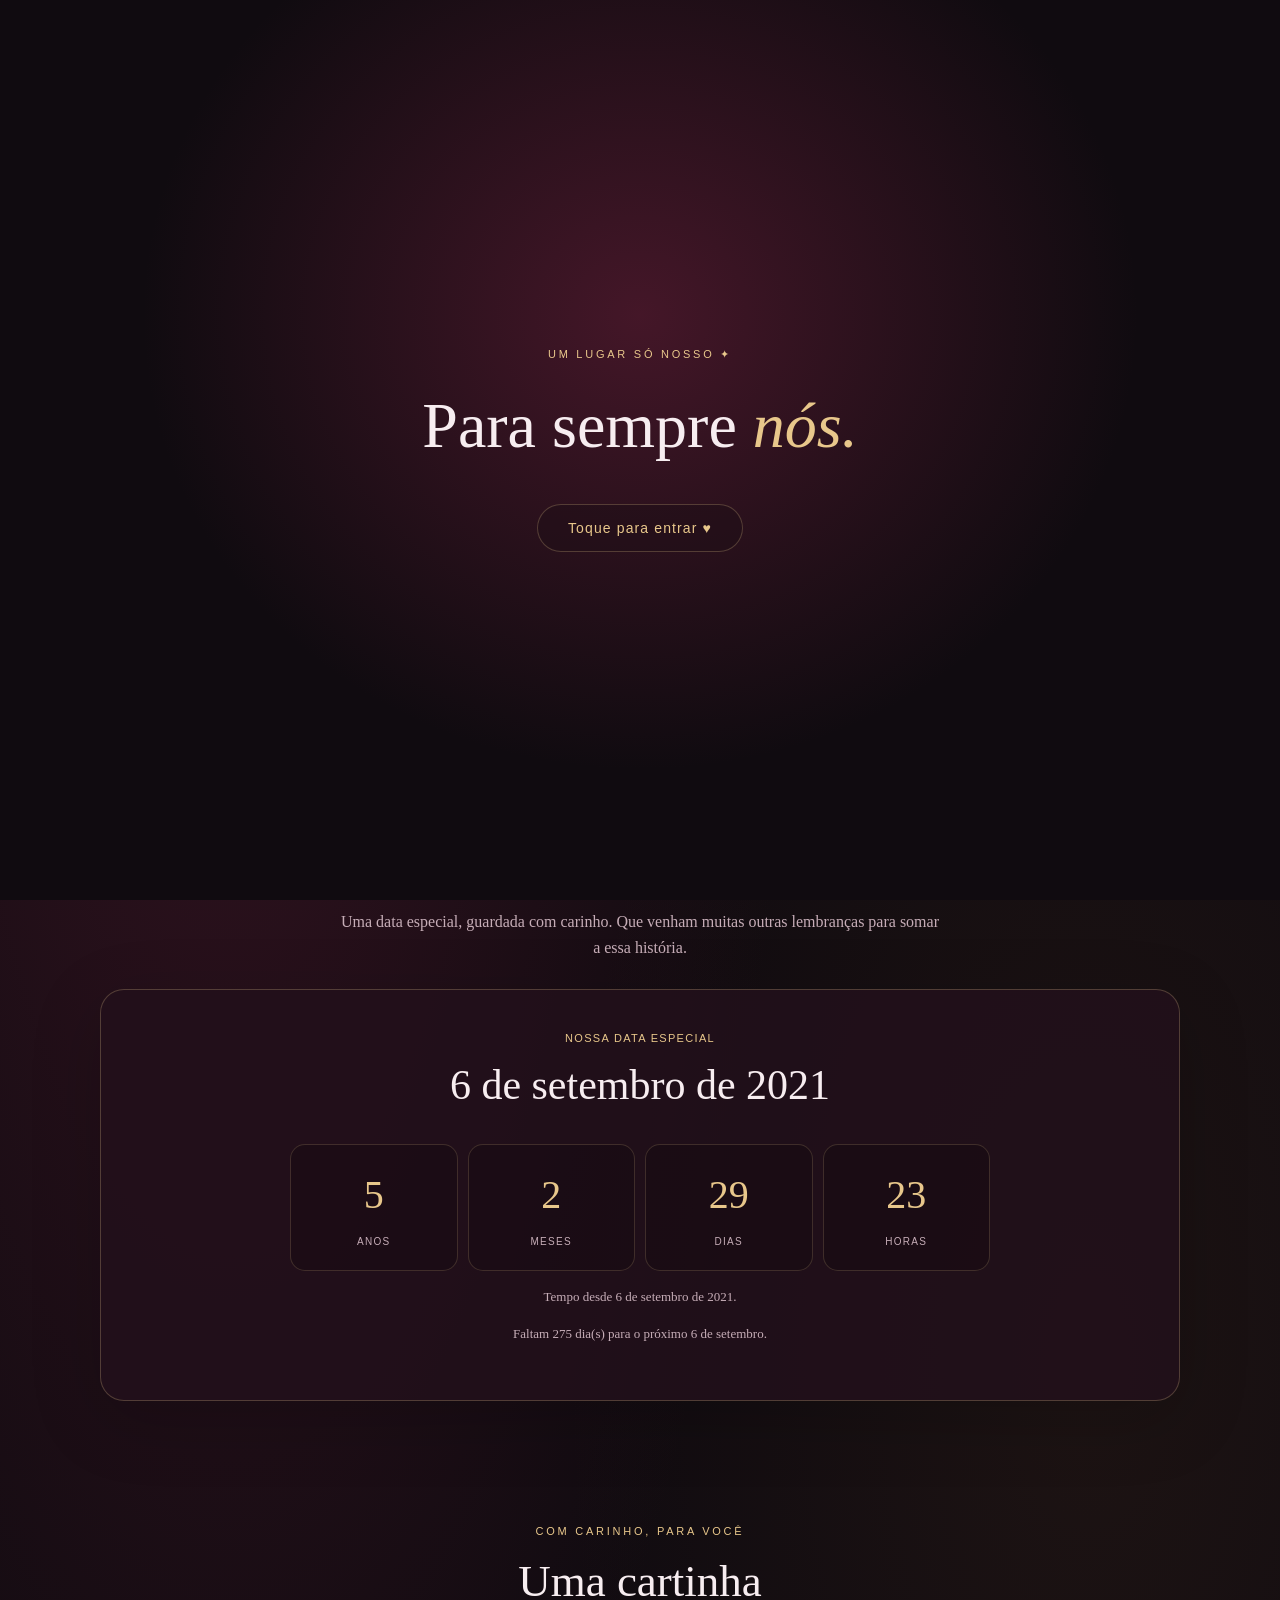
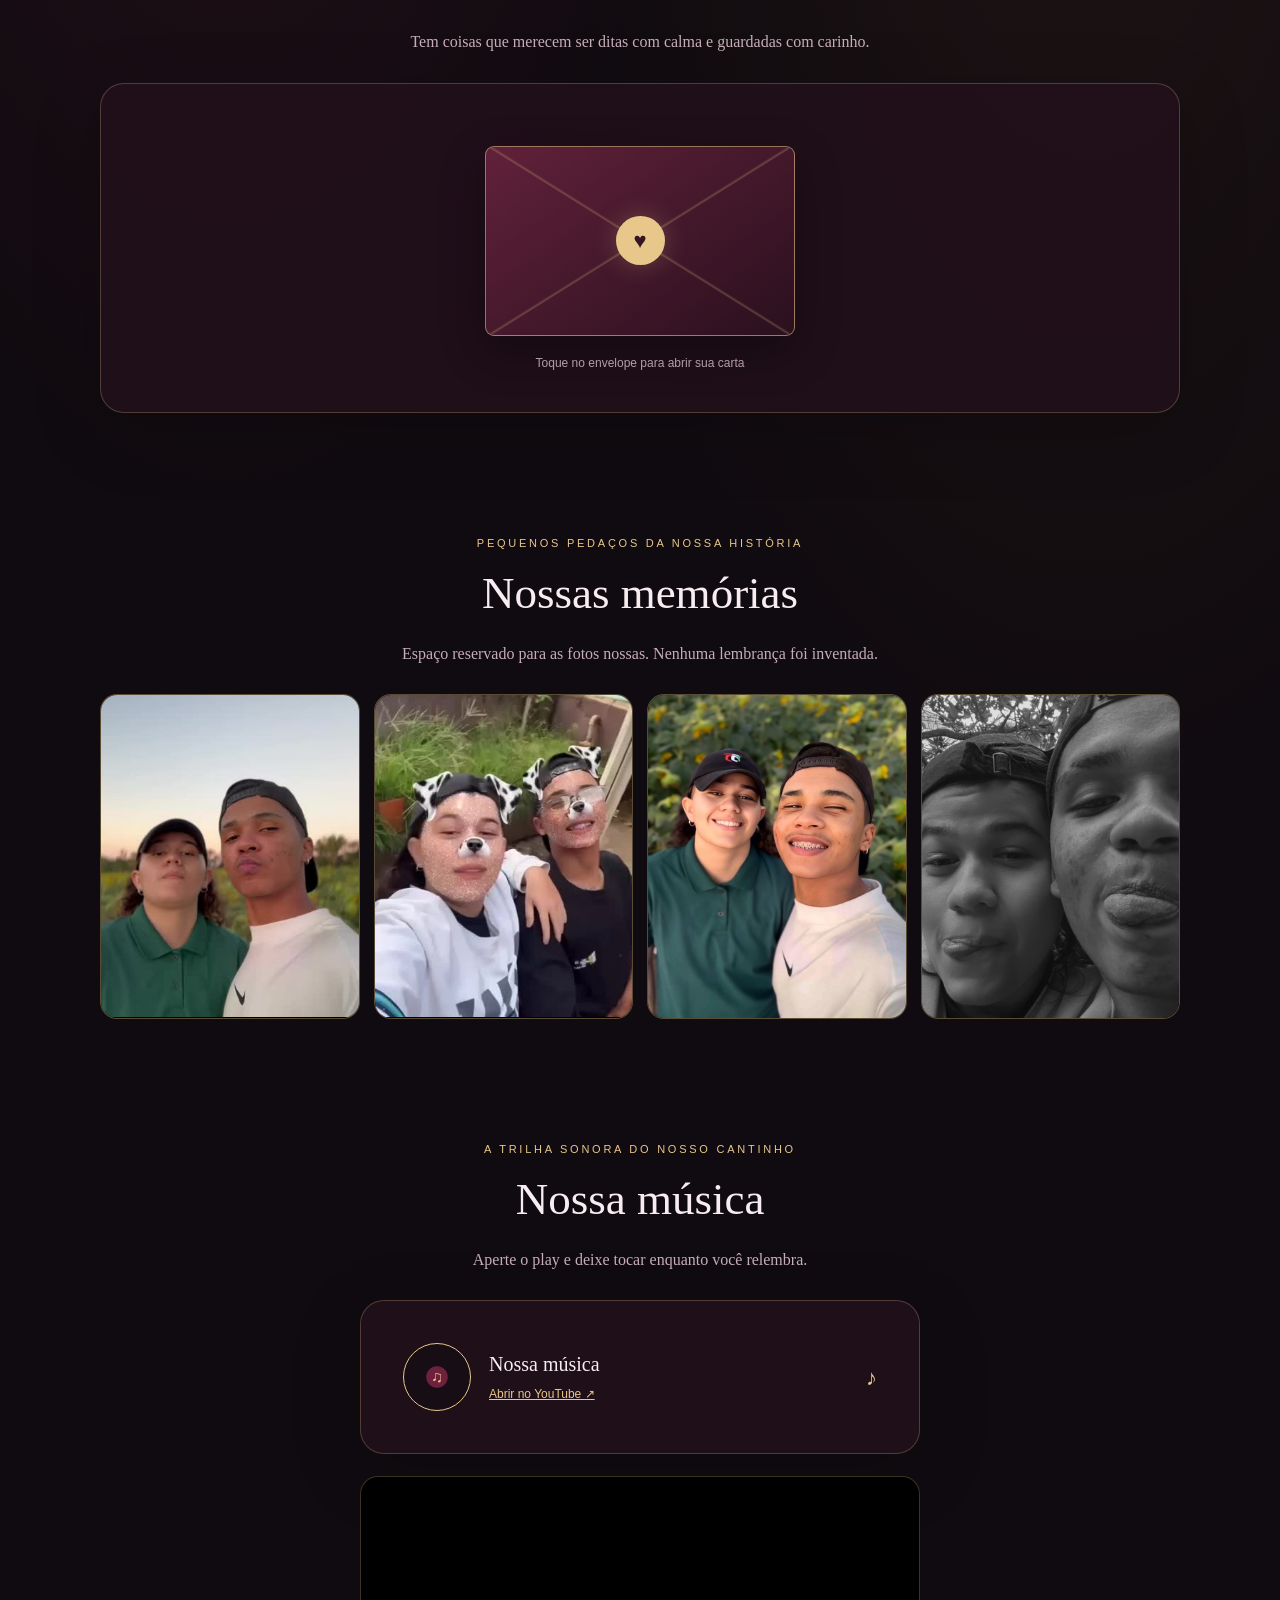
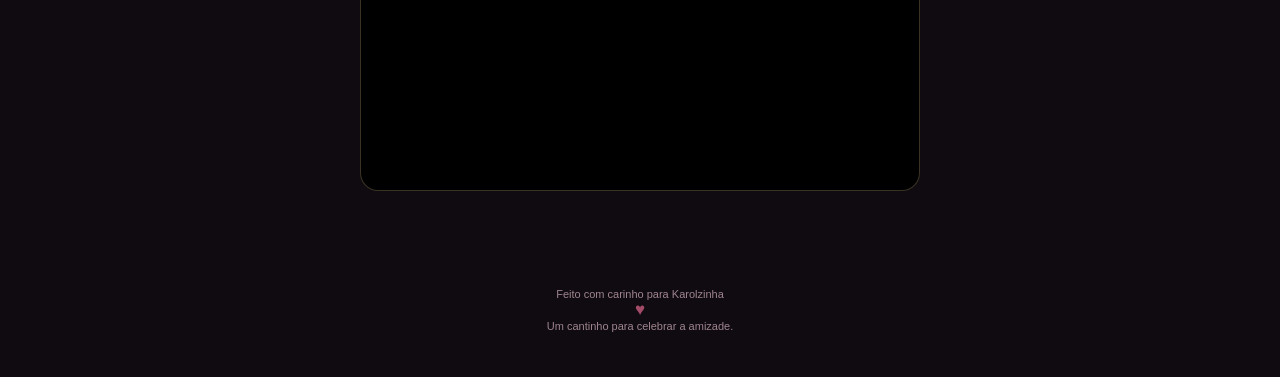
==== commit f30c7bce: "Videos da galeria tocam sozinhos, sem som e em loop Co-Authored-By: Claude Sonnet 5.5 <noreply@anthr" ====
--- a/index.html
+++ b/index.html
@@ -188,8 +188,8 @@
           <p>Espaço reservado para as fotos nossas. Nenhuma lembrança foi inventada.</p>
         </div>
         <div class="gallery">
-          <div class="photo-slot has-media"><video controls playsinline preload="metadata" poster="media/memoria-1.jpg" src="media/memoria-1.mp4"></video></div>
-          <div class="photo-slot has-media"><video controls playsinline preload="metadata" poster="media/memoria-2.jpg" src="media/memoria-2.mp4"></video></div>
+          <div class="photo-slot has-media"><video autoplay muted loop playsinline preload="auto" poster="media/memoria-1.jpg" src="media/memoria-1.mp4"></video></div>
+          <div class="photo-slot has-media"><video autoplay muted loop playsinline preload="auto" poster="media/memoria-2.jpg" src="media/memoria-2.mp4"></video></div>
           <div class="photo-slot has-media"><img src="media/memoria-3.jpg" alt="Foto de vocês no campo de girassóis" loading="lazy"></div>
           <div class="photo-slot has-media"><img src="media/memoria-4.jpg" alt="Foto de vocês em preto e branco" loading="lazy"></div>
         </div>
